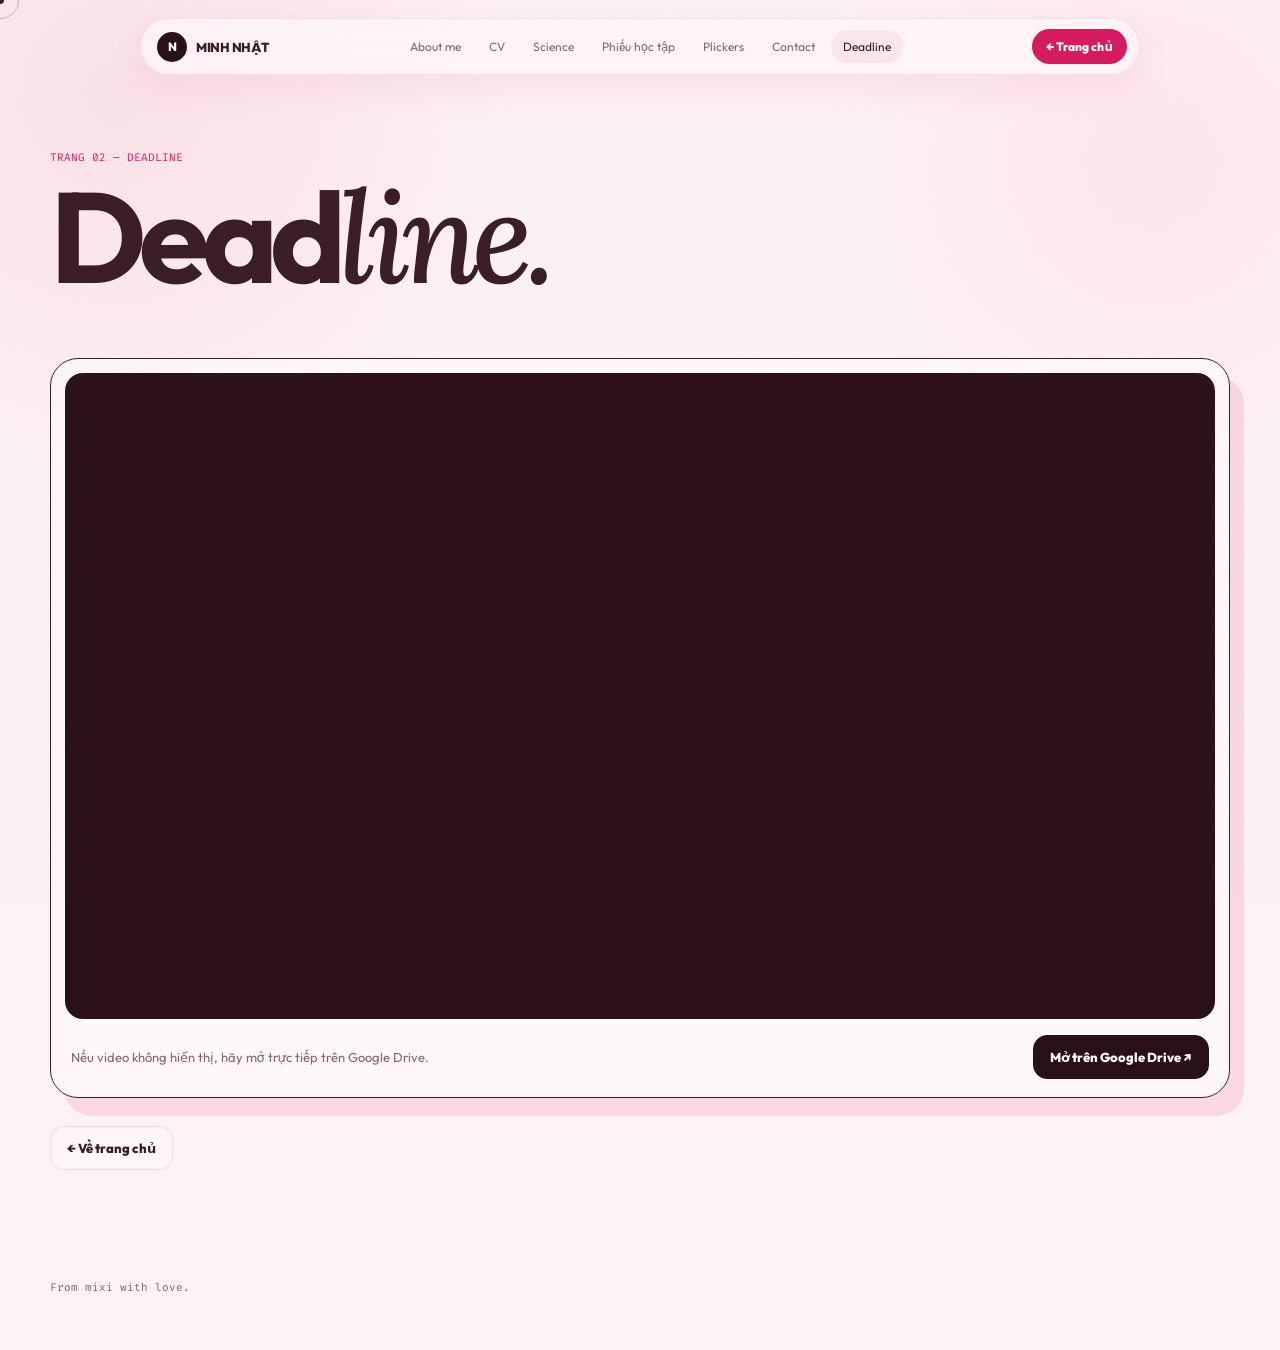
==== deadline.html @ 95a87032 "Add files via upload" ====
<!DOCTYPE html>
<html lang="vi">
<head>
<meta charset="UTF-8">
<meta name="viewport" content="width=device-width, initial-scale=1.0">
<meta name="theme-color" content="#fdf2f4">
<meta name="description" content="Deadline — video của MINH NHẬT">
<title>Deadline — Lê Minh Nhật</title>
<link rel="preconnect" href="https://fonts.googleapis.com">
<link rel="preconnect" href="https://fonts.gstatic.com" crossorigin>
<link href="https://fonts.googleapis.com/css2?family=Be+Vietnam+Pro:wght@400;500;600;700;800&family=Fira+Code:wght@400;500&family=Outfit:wght@400;500;600;700;800&family=Lora:ital,wght@0,500;0,600;1,500;1,600&display=swap" rel="stylesheet">
<link rel="stylesheet" href="style.css">
<noscript><style>.reveal{opacity:1;transform:none}</style></noscript>
</head>
<body>
<div class="progress" id="progress"></div>
<div class="cursor-dot" id="cursorDot"></div><div class="cursor-ring" id="cursorRing"></div>

<nav class="nav">
  <a class="brand" href="index.html#home"><span class="brand-mark">N</span>MINH NHẬT</a>
  <div class="nav-links"><a href="index.html#about">About me</a><a href="index.html#cv">CV</a><a href="index.html#science">Science</a><a href="index.html#worksheet">Phiếu học tập</a><a href="index.html#plickers">Plickers</a><a href="index.html#contact">Contact</a><a class="active" href="deadline.html" aria-current="page">Deadline</a></div>
  <a class="nav-cta" href="index.html">← Trang chủ</a>
</nav>

<main>
<section class="page-hero"><div class="wrap">
  <div class="section-head reveal" style="margin-bottom:0">
    <div><div class="section-label">Trang 02 — Deadline</div><h1 class="section-title">Dead<em>line.</em></h1></div>
    <p class="section-note"></p>
  </div>
</div></section>

<section class="page-section"><div class="wrap">
  <div class="video-card reveal">
    <div class="video-frame">
      <iframe src="https://drive.google.com/file/d/1sNLyOvnk9PxI-AqB6UGja6FfQ3zwo0q2/preview" title="Video Deadline" loading="lazy" allow="autoplay; fullscreen" allowfullscreen referrerpolicy="no-referrer"></iframe>
    </div>
    <div class="video-bar">
      <p>Nếu video không hiển thị, hãy mở trực tiếp trên Google Drive.</p>
      <a class="btn btn-dark" href="https://drive.google.com/file/d/1sNLyOvnk9PxI-AqB6UGja6FfQ3zwo0q2/view?usp=sharing" target="_blank" rel="noopener">Mở trên Google Drive ↗</a>
    </div>
  </div>
  <div class="hero-actions" style="margin-top:28px"><a class="btn btn-light" href="index.html">← Về trang chủ</a></div>
</div></section>
</main>

<div class="wrap"><footer><div>From mixi with love.</div></footer></div>
<script src="script.js" defer></script>
</body>
</html>
---- style.css ----
:root {
  --bg: #fdf2f4;
  --paper: #fff6f8;
  --ink: #3a1c24;
  --muted: #87626b;
  --line: rgba(216, 27, 96, 0.15);
  --accent: #d81b60;
  --accent2: #ff8aae;
  --dark: #2a1118;
  --white: #ffffff;
  --radius: 28px;
  --max: 1180px;
}
* {box-sizing:border-box;margin:0;padding:0}
html {scroll-behavior:smooth}
/* GIỮ NGUYÊN FONT OUTFIT CHO BODY */
body {background:radial-gradient(circle at 9% 7%,rgba(216,27,96,.08),transparent 24%),radial-gradient(circle at 90% 12%,rgba(255,138,174,.11),transparent 20%),var(--bg);color:var(--ink);font-family:'Outfit',system-ui,sans-serif;overflow-x:hidden}
body::before {content:"";position:fixed;inset:0;pointer-events:none;z-index:90;opacity:.035;background-image:url("data:image/svg+xml,%3Csvg xmlns='http://www.w3.org/2000/svg' width='180' height='180'%3E%3Cfilter id='n'%3E%3CfeTurbulence type='fractalNoise' baseFrequency='.85' numOctaves='2' stitchTiles='stitch'/%3E%3C/filter%3E%3Crect width='100%25' height='100%25' filter='url(%23n)' opacity='.8'/%3E%3C/svg%3E")}
a {color:inherit;text-decoration:none}
img {max-width:100%;display:block}
.wrap {width:min(var(--max),calc(100% - 40px));margin:auto}
.mono {font-family:"Fira Code",monospace}
.serif {font-family:"Lora",serif}

.cursor-dot,.cursor-ring {position:fixed;top:0;left:0;pointer-events:none;z-index:120;border-radius:50%;transform:translate(-50%,-50%)}
.cursor-dot {width:8px;height:8px;background:var(--ink)}
.cursor-ring {width:38px;height:38px;border:1px solid rgba(216,27,96,.35);transition:width .18s ease,height .18s ease,border-color .18s ease}
.cursor-ring.active {width:62px;height:62px;border-color:var(--accent)}
@media(max-width:800px) {.cursor-dot,.cursor-ring{display:none}}

.progress {position:fixed;top:0;left:0;height:3px;width:0;z-index:130;background:var(--accent)}
.nav {position:fixed;top:18px;left:50%;transform:translateX(-50%);z-index:100;width:min(1000px,calc(100% - 28px));display:flex;align-items:center;justify-content:space-between;gap:20px;background:rgba(255,246,248,.78);backdrop-filter:blur(16px);border:1px solid rgba(216,27,96,.10);box-shadow:0 12px 35px rgba(216,27,96,.08);border-radius:999px;padding:10px 12px 10px 16px}
.brand {display:flex;align-items:center;gap:9px;font-weight:800;font-size:13px;letter-spacing:-.02em;white-space:nowrap}
.brand-mark {width:30px;height:30px;border-radius:50%;display:grid;place-items:center;background:var(--dark);color:var(--white);font-size:12px}
.nav-links {display:flex;gap:4px}
.nav-links a {padding:9px 12px;border-radius:999px;color:var(--muted);font-size:12px;transition:.25s}
.nav-links a:hover {background:rgba(216,27,96,.06);color:var(--ink)}
.nav-cta {padding:10px 14px;border-radius:999px;background:var(--accent);color:white;font-size:12px;font-weight:800;transition:.25s}
.nav-cta:hover {transform:translateY(-2px);box-shadow:0 10px 25px rgba(216,27,96,.23)}
@media(max-width:700px) {.nav-links{display:none}.nav-cta{padding:9px 12px}}

.hero {min-height:100svh;display:flex;align-items:center;padding:150px 0 90px}
.hero-grid {display:grid;grid-template-columns:1fr .82fr;gap:64px;align-items:end}
.kicker {display:inline-flex;gap:8px;align-items:center;padding:8px 11px;border:1px solid var(--line);border-radius:999px;font-size:11px;font-weight:700;text-transform:uppercase;letter-spacing:.1em;background:rgba(255,255,255,.4)}
.kicker i {width:7px;height:7px;border-radius:50%;background:var(--accent)}

.hero h1 {margin-top:22px;font-size:clamp(72px,10vw,145px);line-height:0.95;letter-spacing:-.05em;font-weight:800;max-width:900px}
.hero h1 .stroke {font-family:"Lora",serif;font-style:italic;font-weight:600;letter-spacing:-.02em;color:transparent;-webkit-text-stroke:3px var(--ink)}

.hero-desc {margin-top:30px;max-width:650px;font-size:16px;line-height:1.9;color:var(--muted)}
.hero-desc strong {color:var(--ink)}
.hero-actions {display:flex;gap:10px;flex-wrap:wrap;margin-top:28px}
.btn {display:inline-flex;align-items:center;gap:8px;border:1px solid var(--line);border-radius:14px;padding:13px 16px;font-size:13px;font-weight:800;transition:.25s}
.btn-dark {background:var(--dark);color:var(--white);border-color:var(--dark)}
.btn-light {background:rgba(255,255,255,.4)}
.btn:hover {transform:translateY(-3px)}
.hero-meta {display:flex;gap:26px;margin-top:45px;flex-wrap:wrap}
.meta-item strong {display:block;font-size:22px;letter-spacing:-.04em}
.meta-item span {display:block;margin-top:4px;font:11px "Fira Code",monospace;color:var(--muted);text-transform:uppercase}

.hero-art {position:relative;min-height:620px}
.photo-frame {position:absolute;right:0;bottom:20px;width:min(100%,410px);aspect-ratio:4/5;border:1px solid var(--ink);background:var(--dark);overflow:hidden;box-shadow:18px 22px 0 rgba(216,27,96,.15);transform:rotate(3deg);transition:transform .5s cubic-bezier(.2,.8,.2,1)}
.photo-frame:hover {transform:rotate(0) translateY(-6px)}
.photo-frame img {width:100%;height:100%;object-fit:cover;opacity:.92}
.photo-placeholder {width:100%;height:100%;display:grid;place-items:center;color:rgba(255,255,255,.14);font-size:130px;font-weight:800;letter-spacing:-.1em;background:radial-gradient(circle at 55% 23%,rgba(216,27,96,.65),transparent 24%),linear-gradient(135deg,#5e1c30,#2a1118)}
.photo-caption {position:absolute;left:0;right:0;bottom:0;padding:18px;color:white;background:linear-gradient(transparent,rgba(0,0,0,.78))}
.photo-caption .mono {font-size:10px;opacity:.72}
.photo-caption h3 {margin-top:5px;font-size:23px;letter-spacing:-.04em}
.sticker {position:absolute;display:grid;place-items:center;text-align:center;z-index:3;width:105px;height:105px;border-radius:50%;background:var(--accent2);color:var(--ink);border:1px solid var(--ink);font-size:11px;font-weight:800;line-height:1.25;transform:rotate(-12deg);animation:spin 14s linear infinite}
.sticker.one {left:12px;top:80px}
.sticker.two {right:20px;bottom:5px;background:var(--white);transform:rotate(9deg);animation:none}
@keyframes spin {to{transform:rotate(348deg)}}
.scribble {position:absolute;left:22%;top:12%;font-family:"Lora",serif;font-size:45px;color:var(--accent);transform:rotate(-8deg);opacity:.9}
@media(max-width:950px) {.hero-grid{grid-template-columns:1fr}.hero-art{min-height:520px}.photo-frame{left:50%;right:auto;transform:translateX(-50%) rotate(3deg);width:min(82vw,390px)}.photo-frame:hover{transform:translateX(-50%) rotate(0) translateY(-6px)}.sticker.one{left:5%}.sticker.two{right:6%}}
@media(max-width:620px) {.wrap{width:calc(100% - 28px)}.hero{padding-top:120px}.hero h1{font-size:clamp(66px,21vw,100px)}.hero-art{min-height:450px}.photo-frame{width:min(78vw,340px)}.sticker{width:82px;height:82px;font-size:9px}.scribble{font-size:32px}}

.marquee {border-top:1px solid var(--ink);border-bottom:1px solid var(--ink);overflow:hidden;white-space:nowrap;padding:14px 0;background:var(--accent);color:white}
.marquee-track {display:inline-flex;gap:36px;animation:marquee 18s linear infinite;font:12px "Fira Code",monospace;text-transform:uppercase}
.marquee-track span::after {content:"✦";margin-left:36px}
@keyframes marquee {to{transform:translateX(-50%)}}

section {padding:110px 0}
.section-head {display:flex;justify-content:space-between;gap:30px;align-items:end;margin-bottom:46px}
.section-label {font:11px "Fira Code",monospace;text-transform:uppercase;color:var(--accent)}
.section-title {margin-top:10px;font-size:clamp(42px,6vw,76px);line-height:.95;letter-spacing:-.06em;max-width:800px}
.section-title em {font-family:"Lora",serif;font-weight:500}
.section-note {max-width:320px;color:var(--muted);font-size:13px;line-height:1.75}

.about-grid {display:grid;grid-template-columns:1.15fr .85fr;gap:18px}
.paper-card {border:1px solid var(--line);border-radius:var(--radius);background:rgba(255,255,255,.5);padding:30px}
.about-big {min-height:340px;display:flex;flex-direction:column;justify-content:space-between}
.about-big p {font-size:19px;line-height:1.75;max-width:700px}
.quote {font-family:"Lora",serif;font-style:italic;font-size:28px;line-height:1.25;max-width:650px}
.fact-list {display:grid;gap:10px}
.fact {display:flex;justify-content:space-between;gap:15px;padding:14px 0;border-bottom:1px solid var(--line);font-size:13px}
.fact:last-child {border-bottom:0}
.fact span:first-child {color:var(--muted)}
.fact span:last-child {font-weight:700;text-align:right}
@media(max-width:850px) {.about-grid{grid-template-columns:1fr}}

.skills-wrap {display:grid;grid-template-columns:1fr 1fr;gap:60px;align-items:start}
.skills-intro {font-size:17px;line-height:1.8;color:var(--muted);max-width:520px}
.skill-grid {display:grid;gap:14px}
.skill-row {display:grid;grid-template-columns:130px 1fr 42px;gap:15px;align-items:center;font-size:13px}
.skill-row .name {font-weight:700}
.bar {height:7px;background:rgba(216,27,96,.09);overflow:hidden;border-radius:999px}
.bar span {display:block;height:100%;background:var(--ink);border-radius:inherit;width:var(--w)}
.skill-row .num {font:11px "Fira Code",monospace;color:var(--muted);text-align:right}
@media(max-width:760px) {.skills-wrap{grid-template-columns:1fr}.skill-row{grid-template-columns:110px 1fr 38px}}

.projects {display:grid;grid-template-columns:repeat(2,1fr);gap:18px}
.project {border:1px solid var(--line);border-radius:var(--radius);overflow:hidden;background:var(--paper);transition:transform .35s ease,box-shadow .35s ease}
.project:hover {transform:translateY(-6px);box-shadow:12px 18px 0 rgba(216,27,96,.1)}
.project-image {height:310px;position:relative;overflow:hidden;background:var(--dark);display:flex;align-items:end;padding:26px}
.project-image.one {background:linear-gradient(135deg,#4a1128,#d81b60)}
.project-image.two {background:linear-gradient(135deg,#2a1118,#ff8aae)}
.project-image.three {background:linear-gradient(135deg,#3b1b24,#a34b6b)}
.project-image.four {background:linear-gradient(135deg,#f2c9d6,#87626b)}
.project-image::before {content:"";position:absolute;width:260px;height:260px;border-radius:50%;border:1px solid rgba(255,255,255,.27);right:-55px;top:-70px}
.project-image::after {content:"";position:absolute;width:150px;height:150px;border-radius:50%;border:1px solid rgba(255,255,255,.24);left:22px;top:28px}
.project-no {position:absolute;top:20px;left:22px;color:rgba(255,255,255,.68);font:10px "Fira Code",monospace}
.project-visual-title {position:relative;z-index:1;color:white;font-size:clamp(45px,6vw,88px);font-weight:800;line-height:.82;letter-spacing:-.075em}
.project-body {padding:24px}
.project-top {display:flex;justify-content:space-between;gap:15px;align-items:start}
.project-body h3 {font-size:22px;letter-spacing:-.04em}
.arrow {width:34px;height:34px;border:1px solid var(--line);display:grid;place-items:center;border-radius:50%}
.tags {display:flex;flex-wrap:wrap;gap:6px;margin-top:13px}
.tag {padding:7px 9px;border:1px solid var(--line);border-radius:999px;font:10px "Fira Code",monospace}
.project-body p {color:var(--muted);font-size:13px;line-height:1.7;margin-top:15px}
@media(max-width:720px) {.projects{grid-template-columns:1fr}.project-image{height:270px}}

.timeline {border-top:1px solid var(--ink)}
.timeline-item {display:grid;grid-template-columns:170px 1fr;gap:30px;padding:28px 0;border-bottom:1px solid var(--line)}
.time {font:11px "Fira Code",monospace;color:var(--accent)}
.timeline-item h3 {font-size:22px;letter-spacing:-.04em}
.timeline-item p {max-width:700px;margin-top:9px;color:var(--muted);font-size:14px;line-height:1.75}
@media(max-width:650px) {.timeline-item{grid-template-columns:1fr;gap:9px}}

.contact {background:var(--dark);color:var(--white);border-radius:34px;padding:54px;position:relative;overflow:hidden}
.contact::before,.contact::after {content:"";position:absolute;border:1px solid rgba(255,255,255,.12);border-radius:50%}
.contact::before {width:480px;height:480px;right:-180px;top:-270px}
.contact::after {width:240px;height:240px;right:60px;bottom:-155px}
.contact .section-label {color:#ffb3c6}
.contact h2 {margin-top:13px;font-size:clamp(45px,7vw,92px);line-height:.9;letter-spacing:-.07em;max-width:820px;position:relative;z-index:1}
.contact h2 em {font-family:"Lora",serif;font-weight:500;color:#ffb3c6}
.contact p {margin-top:20px;max-width:560px;color:rgba(255,255,255,.62);line-height:1.8;font-size:14px;position:relative;z-index:1}
.contact-actions {display:flex;flex-wrap:wrap;gap:9px;margin-top:28px;position:relative;z-index:1}
.contact .btn-dark {background:var(--white);color:var(--dark);border-color:var(--white)}
.contact .btn-light {border-color:rgba(255,255,255,.23);color:white;background:transparent}
footer {padding:30px 0 55px;display:flex;justify-content:space-between;gap:20px;align-items:center;color:var(--muted);font:11px "Fira Code",monospace}
.socials {display:flex;gap:7px}
.social {width:34px;height:34px;border:1px solid var(--line);border-radius:50%;display:grid;place-items:center;font-size:11px;transition:.2s}
.social:hover {background:var(--ink);color:var(--white)}
@media(max-width:620px) {.contact{padding:34px 24px}footer{flex-direction:column;align-items:flex-start}}
.reveal {opacity:0;transform:translateY(24px);transition:opacity .8s ease,transform .8s ease}
.reveal.show {opacity:1;transform:translateY(0)}

/* ===== CV & INTERACTIVE LAB ===== */
.cv-section {padding-top:90px}
.cv-grid {display:grid;grid-template-columns:.38fr .62fr;gap:18px;align-items:stretch}
.cv-profile {position:relative;min-height:560px;border:1px solid var(--line);border-radius:var(--radius);background:var(--dark);color:white;overflow:hidden;padding:24px;display:flex;flex-direction:column;justify-content:space-between}
.cv-profile::before {content:"";position:absolute;width:360px;height:360px;border-radius:50%;border:1px solid rgba(255,255,255,.12);right:-180px;top:-150px}
.cv-profile::after {content:"";position:absolute;width:190px;height:190px;border-radius:50%;border:1px solid rgba(255,255,255,.08);left:-90px;bottom:-70px}
.cv-logo {position:relative; z-index:1; width:150px; height:150px; background:transparent; display:grid; place-items:center; margin-left:-10px;}
.cv-logo img {width:100%; height:100%; object-fit:contain; padding:0;}
.cv-logo-placeholder {font:10px "Fira Code",monospace;text-align:center;color:var(--muted);padding:10px;line-height:1.4}
.cv-photo {position:relative;z-index:1;margin:22px auto 16px;width:220px;aspect-ratio:1/1;border-radius:50%;overflow:hidden;border:5px solid rgba(255,255,255,.18);background:linear-gradient(135deg,#6f2036,#2a1118);box-shadow:0 18px 55px rgba(0,0,0,.25)}
.cv-photo img {width:100%;height:100%;object-fit:cover}
.cv-photo-placeholder {height:100%;display:grid;place-items:center;color:rgba(255,255,255,.4);font-size:64px;font-weight:800}
.cv-name {position:relative;z-index:1;text-align:center;font-size:34px;letter-spacing:-.05em}
.cv-role {position:relative;z-index:1;text-align:center;color:#ffb3c6;font:11px "Fira Code",monospace;text-transform:uppercase;letter-spacing:.08em;margin-top:7px}
.cv-profile-foot {position:relative;z-index:1;display:flex;justify-content:space-between;gap:12px;color:rgba(255,255,255,.55);font:10px "Fira Code",monospace}
.cv-content {border:1px solid var(--line);border-radius:var(--radius);background:rgba(255,255,255,.5);padding:30px}
.cv-topline {display:flex;align-items:flex-start;justify-content:space-between;gap:20px}
.cv-topline h3 {font-size:28px;letter-spacing:-.04em}
.cv-download {white-space:nowrap}
.cv-block {padding:22px 0;border-bottom:1px solid var(--line)}
.cv-block:last-child {border-bottom:0;padding-bottom:0}
.cv-block-title {font:10px "Fira Code",monospace;color:var(--accent);text-transform:uppercase;letter-spacing:.08em}
.cv-block h4 {margin-top:8px;font-size:17px}
.cv-block p {margin-top:7px;color:var(--muted);font-size:13px;line-height:1.7}
.cv-info-grid {display:grid;grid-template-columns:1fr 1fr;gap:10px;margin-top:12px}
.cv-info {padding:13px 14px;border:1px solid var(--line);border-radius:14px;background:rgba(255,255,255,.45)}
.cv-info span {display:block;color:var(--muted);font:10px "Fira Code",monospace;text-transform:uppercase}
.cv-info strong {display:block;margin-top:5px;font-size:13px}

/* CHỈ ÁP DỤNG FONT BE VIETNAM PRO CHO RIÊNG KHU VỰC LAB TƯƠNG TÁC */
.lab-container { 
  font-family: 'Be Vietnam Pro', system-ui, sans-serif;
  margin-top: 18px; 
  border: 1px solid var(--line); 
  border-radius: var(--radius); 
  background: var(--paper); 
  padding: 40px 20px; 
  text-align: center; 
  overflow: hidden; 
  box-shadow: 0 8px 30px rgba(216,27,96,0.06);
}
.lab-container h3 { font-size: 24px; color: var(--dark); margin-bottom: 5px; font-weight: 700; }
.lab-desc { font-size: 14px; color: var(--muted); margin-bottom: 25px; line-height: 1.75;}
.lab-tabs { display: flex; justify-content: center; gap: 10px; margin-bottom: 30px; flex-wrap: wrap; }
.lab-tab-btn { padding: 10px 20px; border: 1px solid var(--line); background: rgba(255,255,255,0.65); border-radius: 999px; cursor: pointer; font-weight: 700; color: var(--ink); font-size: 13px; transition: 0.25s; font-family: inherit;}
.lab-tab-btn.active, .lab-tab-btn:hover { background: var(--dark); color: white; border-color: var(--dark); transform: translateY(-2px); }
.lab-tab-content { display: none; animation: fadeIn 0.4s ease-in-out; background: rgba(255,255,255,0.45); border: 1px solid var(--line); border-radius: 22px; padding: 30px; max-width: 600px; margin: 0 auto; }
.lab-tab-content.active { display: block; }

/* CSS Lab Vật lý */
.optics-sim { width: 100%; height: 200px; position: relative; border: 1px solid var(--line); border-radius: 14px; overflow: hidden; margin: 0 auto 15px; }
.air { height: 50%; background: #fdf2f4; color: var(--muted); font-size: 12px; display: flex; align-items: flex-start; padding: 5px;}
.water { height: 50%; background: #f0cdda; color: var(--muted); font-size: 12px; display: flex; align-items: flex-end; padding: 5px;}
.normal-line { position: absolute; left: 50%; top: 0; bottom: 0; width: 2px; border-left: 2px dashed var(--muted); }
.incident-ray { position: absolute; left: 50%; top: 50%; width: 200px; height: 3px; background: var(--accent); transform-origin: 0 50%; transform: rotate(-135deg); }
.refracted-ray { position: absolute; left: 50%; top: 50%; width: 200px; height: 3px; background: var(--accent); transform-origin: 0 50%; transform: rotate(45deg); opacity: 0.7; }
.controls { margin-top: 15px; font-weight: 600; color: var(--ink); font-size: 14px;}
input[type=range] { width: 80%; max-width: 300px; cursor: pointer; margin-top: 10px; accent-color: var(--accent); }

/* CSS Lab Hóa học */
.ingredients { display: flex; gap: 10px; justify-content: center; margin-bottom: 20px; flex-wrap: wrap;}
.chem-btn { padding: 10px 16px; border: 1px solid var(--line); border-radius: 12px; background: white; cursor: pointer; font-weight: 700; color: var(--ink); transition: 0.2s; font-family: inherit;}
.chem-btn:hover { border-color: var(--accent); background: rgba(216,27,96,0.05); }
.beaker { width: 120px; height: 160px; border: 4px solid var(--dark); border-top: none; border-radius: 0 0 20px 20px; margin: 0 auto 20px; position: relative; background: #fff; display: flex; align-items: flex-end; justify-content: center; overflow: hidden; }
.liquid { width: 100%; height: 0%; background-color: transparent; transition: all 0.5s ease; }
#chem-status { position: absolute; top: 30%; width: 100%; font-size: 12px; font-weight: 700; color: var(--dark); z-index: 2;}
#reset-chem { background: var(--dark); color: white; border: none; padding: 8px 16px; border-radius: 8px; cursor: pointer; font-weight: 600; font-family: inherit;}

/* CSS Lab Sinh học */
.microscope-view { width: 220px; height: 220px; border: 12px solid var(--dark); border-radius: 50%; margin: 0 auto 20px; overflow: hidden; background: #e8f3d6; position: relative; box-shadow: inset 0 0 25px rgba(0,0,0,0.3); }
.cell-image { width: 100%; height: 100%; position: relative; filter: blur(10px); transition: filter 0.1s; display: flex; align-items: center; justify-content: center; }
.cell-image::before { content: ""; width: 65%; height: 75%; border: 4px solid #6b8e23; border-radius: 12px; position: absolute; background: rgba(107, 142, 35, 0.2); }
.nucleus { width: 35px; height: 35px; background: var(--accent); border-radius: 50%; position: absolute; top: 30%; left: 25%; }
.vacuole { width: 65px; height: 85px; background: rgba(255,255,255,0.6); border-radius: 25px; position: absolute; right: 20%; top: 20%; border: 1px solid #a2c4c9; }
.chloroplast { width: 22px; height: 14px; background: #3e8e41; border-radius: 10px; position: absolute; }
.c1 { top: 65%; left: 30%; transform: rotate(15deg); }
.c2 { top: 25%; right: 15%; transform: rotate(-30deg); }

@media(max-width:880px){.cv-grid{grid-template-columns:1fr}}
@media(max-width:560px){.cv-content,.cv-profile{padding:22px}.cv-info-grid{grid-template-columns:1fr}.cv-topline{flex-direction:column}.cv-photo{width:180px}.lab-container{padding: 24px 15px;}}



/* ===== PLICKERS APPLICATION SECTION — COLLAPSIBLE + VIETNAMESE FONT SAFE ===== */
.plickers-section { padding-top: 82px; }
.plickers-section,
.plickers-section button,
.plickers-section input,
.plickers-section textarea {
  font-family: "Be Vietnam Pro", "Segoe UI", Arial, sans-serif;
}

.plickers-toggle {
  width: 100%;
  margin-top: 8px;
  border: 1px solid var(--ink);
  border-radius: 22px;
  background: rgba(255,255,255,.52);
  color: var(--ink);
  padding: 20px 24px;
  display: flex;
  align-items: center;
  justify-content: space-between;
  gap: 18px;
  text-align: left;
  cursor: pointer;
  transition: .25s ease;
  box-shadow: 0 8px 24px rgba(216,27,96,.05);
}
.plickers-toggle:hover {
  transform: translateY(-2px);
  background: rgba(255,255,255,.75);
  box-shadow: 0 12px 30px rgba(216,27,96,.09);
}
.plickers-toggle-copy { display:block; }
.plickers-toggle-kicker {
  display:block;
  font-size: 11px;
  font-weight: 700;
  text-transform: uppercase;
  letter-spacing: .08em;
  color: var(--accent);
  margin-bottom: 7px;
}
.plickers-toggle-title {
  display:block;
  font-size: 21px;
  font-weight: 800;
  letter-spacing: -.03em;
}
.plickers-toggle-sub {
  display:block;
  margin-top: 6px;
  color: var(--muted);
  font-size: 14px;
  line-height: 1.65;
}
.plickers-toggle-icon {
  flex: 0 0 auto;
  width: 44px;
  height: 44px;
  border: 1px solid var(--line);
  border-radius: 50%;
  background: var(--paper);
  display:grid;
  place-items:center;
  font-size: 24px;
  transition: transform .25s ease, background .25s ease;
}
.plickers-toggle[aria-expanded="true"] .plickers-toggle-icon {
  transform: rotate(45deg);
  background: var(--dark);
  color: white;
}

.plickers-content { margin-top: 20px; }
.plickers-feature-image {
  margin-bottom: 20px;
  border: 1px solid var(--line);
  border-radius: var(--radius);
  background: rgba(255,255,255,.55);
  padding: 14px;
  overflow: hidden;
}
.plickers-feature-image img {
  width: 100%;
  height: clamp(260px, 38vw, 460px);
  object-fit: contain;
  object-position: center;
  border-radius: 20px;
  background: #f7eef1;
}
.plickers-feature-caption {
  margin: 10px 4px 2px;
  color: var(--muted);
  font-size: 12px;
  line-height: 1.65;
  text-align: center;
}

.plickers-intro-card {
  border: 1px solid var(--line);
  border-radius: var(--radius);
  background: rgba(255,255,255,.5);
  padding: 34px;
  display: grid;
  grid-template-columns: 1.15fr .85fr;
  gap: 24px;
  align-items: stretch;
}
.plickers-intro-card h3 { font-size: 30px; line-height: 1.12; letter-spacing:-.04em; }
.plickers-intro-card p { margin-top: 14px; color:var(--muted); font-size:15px; line-height:1.9; }
.plickers-points { display:grid; grid-template-columns:repeat(3,1fr); gap:12px; margin-top:20px; }
.plickers-point { border:1px solid var(--line); border-radius:16px; padding:15px; background:rgba(255,255,255,.35); }
.plickers-point strong { display:block; font-size:14px; }
.plickers-point span { display:block; margin-top:7px; color:var(--muted); font-size:12px; line-height:1.65; }

.plickers-mark {
  min-height:100%;
  border-radius:22px;
  padding:28px;
  color:white;
  background:linear-gradient(135deg,#58152f,#d81b60);
  position:relative;
  overflow:hidden;
  display:flex;
  flex-direction:column;
  justify-content:space-between;
}
.plickers-mark::before,.plickers-mark::after{content:"";position:absolute;border:1px solid rgba(255,255,255,.18);border-radius:50%}
.plickers-mark::before{width:260px;height:260px;right:-130px;top:-130px}
.plickers-mark::after{width:160px;height:160px;left:-75px;bottom:-80px}
.plickers-logo-word { position:relative;z-index:1;font-family:'Outfit',Arial,sans-serif;font-size:clamp(46px,6vw,74px);font-weight:800;line-height:.86;letter-spacing:-.065em; }
.plickers-logo-sub { position:relative;z-index:1;font-family:"Segoe UI",Arial,sans-serif;font-size:11px;opacity:.78;text-transform:uppercase;letter-spacing:.05em; }

.plickers-process { display:grid; gap:20px; margin-top:24px; }
.plickers-step {
  display:grid;
  grid-template-columns:104px 1fr;
  gap:24px;
  border:1px solid var(--line);
  border-radius:var(--radius);
  background:rgba(255,255,255,.5);
  padding:24px;
}
.plickers-step-no {
  min-height:104px;
  border-radius:20px;
  background:var(--dark);
  color:white;
  display:flex;
  align-items:center;
  justify-content:center;
  text-align:center;
  font-family:"Segoe UI",Arial,sans-serif;
  font-size:13px;
  font-weight:800;
  text-transform:uppercase;
  line-height:1.35;
  box-shadow:8px 8px 0 rgba(216,27,96,.12);
}
.plickers-step-body h3 { font-size:25px; line-height:1.2; letter-spacing:-.035em; }
.plickers-step-body > p { margin-top:9px; color:var(--muted); font-size:15px; line-height:1.9; }
.plickers-list { margin-top:12px; padding-left:21px; color:var(--ink); font-size:15px; line-height:1.9; }
.plickers-list li { padding-left:3px; margin-bottom:4px; }
.plickers-list li::marker { color:var(--accent); font-weight:700; }

.plickers-image-grid {
  display:grid;
  grid-template-columns:repeat(2,minmax(0,1fr));
  gap:14px;
  margin-top:18px;
  align-items:start;
}
.plickers-shot { border:1px solid var(--line); border-radius:18px; overflow:hidden; background:#fff; }
.plickers-shot img {
  width:100%;
  height:330px;
  object-fit:contain;
  background:#fafafa;
}
.plickers-shot figcaption {
  padding:10px 13px;
  font-family:"Segoe UI",Arial,sans-serif;
  font-size:12px;
  line-height:1.6;
  color:var(--muted);
  border-top:1px solid var(--line);
}
.plickers-note {
  margin-top:16px;
  padding:14px 16px;
  border-left:3px solid var(--accent);
  border-radius:0 12px 12px 0;
  background:rgba(216,27,96,.05);
  color:var(--muted);
  font-size:13px;
  line-height:1.8;
}
.plickers-result-card {
  margin-top: 18px;
  padding: 22px;
  border: 1px solid var(--line);
  border-radius: 22px;
  background: rgba(255,255,255,.52);
}
.plickers-result-heading h4 {
  margin-top: 6px;
  font-size: 21px;
  line-height: 1.35;
  letter-spacing: -.025em;
}
.plickers-result-heading p {
  margin-top: 8px;
  color: var(--muted);
  font-size: 14px;
  line-height: 1.8;
}
.plickers-result-figure {
  width: min(100%, 560px);
  margin: 18px auto 0;
  border: 1px solid var(--line);
  border-radius: 18px;
  overflow: hidden;
  background: #fff;
}
.plickers-result-figure img {
  display: block;
  width: 100%;
  height: auto;
  max-height: 720px;
  object-fit: contain;
  background: #fafafa;
}
.plickers-result-figure figcaption {
  padding: 10px 13px;
  font-family: "Be Vietnam Pro", "Segoe UI", Arial, sans-serif;
  font-size: 12px;
  line-height: 1.6;
  color: var(--muted);
  border-top: 1px solid var(--line);
}
.plickers-quick { margin-top:22px; display:grid; grid-template-columns:repeat(3,1fr); gap:12px; }
.plickers-quick .paper-card { min-height:100%; padding:24px; }
.plickers-quick h4 { font-size:17px; }
.plickers-quick p { margin-top:7px; color:var(--muted); font-size:13px; line-height:1.8; }

@media(max-width:900px){
  .plickers-intro-card{grid-template-columns:1fr}
  .plickers-points{grid-template-columns:1fr}
  .plickers-quick{grid-template-columns:1fr 1fr}
  .plickers-step{grid-template-columns:86px 1fr}
  .plickers-step-no{min-height:86px}
}
@media(max-width:620px){
  .plickers-section{padding-top:68px}
  .plickers-toggle{padding:17px 18px}
  .plickers-toggle-title{font-size:17px}
  .plickers-toggle-sub{font-size:12px}
  .plickers-toggle-icon{width:38px;height:38px;font-size:20px}
  .plickers-feature-image{padding:10px}
  .plickers-feature-image img{height:260px;border-radius:16px}
  .plickers-intro-card,.plickers-step{padding:20px}
  .plickers-step{grid-template-columns:1fr}
  .plickers-step-no{min-height:54px}
  .plickers-step-body h3{font-size:22px}
  .plickers-step-body > p,.plickers-list{font-size:14px}
  .plickers-image-grid{grid-template-columns:1fr}
  .plickers-shot img{height:auto;min-height:250px;max-height:430px}
  .plickers-quick{grid-template-columns:1fr}
}

/* ===== PHIẾU HỌC TẬP NGUYÊN SINH VẬT ===== */
.worksheet-section { padding-top: 82px; }
.worksheet-section,
.worksheet-section button {
  font-family: "Be Vietnam Pro", "Segoe UI", Arial, sans-serif;
}

.worksheet-card {
  border: 1px solid var(--line);
  border-radius: var(--radius);
  background: rgba(255,255,255,.5);
  padding: 20px;
  overflow: hidden;
  box-shadow: 0 8px 30px rgba(216,27,96,.06);
}

.worksheet-image-wrap {
  border: 1px solid var(--line);
  border-radius: 22px;
  background: #eef2e8;
  padding: 12px;
  overflow: hidden;
}

.worksheet-image-wrap img {
  display: block;
  width: 100%;
  max-height: 980px;
  height: auto;
  object-fit: contain;
  object-position: center;
  border-radius: 16px;
  background: #eef2e8;
}

.worksheet-caption {
  margin: 12px 4px 0;
  color: var(--muted);
  font-size: 12px;
  line-height: 1.65;
  text-align: center;
}

.worksheet-ycc {
  margin-top: 18px;
  border: 1px solid var(--line);
  border-radius: 20px;
  padding: 24px;
  background: rgba(255,255,255,.62);
}

.worksheet-ycc .section-label {
  margin-bottom: 8px;
}

.worksheet-ycc h3 {
  font-size: 24px;
  line-height: 1.25;
  letter-spacing: -.03em;
}

.worksheet-ycc p {
  margin-top: 10px;
  color: var(--muted);
  font-size: 15px;
  line-height: 1.85;
}

@media(max-width:620px){
  .worksheet-section { padding-top: 68px; }
  .worksheet-card { padding: 10px; }
  .worksheet-image-wrap { padding: 8px; border-radius: 17px; }
  .worksheet-image-wrap img { max-height: 760px; border-radius: 12px; }
  .worksheet-ycc { padding: 18px; }
  .worksheet-ycc h3 { font-size: 21px; }
}


@media (prefers-reduced-motion:reduce){*,*::before,*::after{animation:none!important;transition:none!important;scroll-behavior:auto!important}.reveal{opacity:1;transform:none}}
.nav-links a.active{background:rgba(216,27,96,.08);color:var(--ink)}
/* ===== TRANG DEADLINE ===== */
.page-hero{padding:150px 0 40px}
.page-hero .section-title{font-size:clamp(56px,10vw,130px)}
.video-card{border:1px solid var(--ink);border-radius:var(--radius);background:rgba(255,255,255,.5);padding:14px;box-shadow:14px 18px 0 rgba(216,27,96,.12)}
.video-frame{position:relative;width:100%;aspect-ratio:16/9;border-radius:18px;overflow:hidden;background:var(--dark)}
.video-frame iframe{position:absolute;inset:0;width:100%;height:100%;border:0}
.video-bar{display:flex;justify-content:space-between;align-items:center;gap:14px;flex-wrap:wrap;padding:16px 6px 4px}
.video-bar p{color:var(--muted);font-size:13px;line-height:1.7;max-width:520px}
.page-section{padding:20px 0 80px}
@media(max-width:620px){.page-hero{padding-top:120px}.video-card{padding:8px;box-shadow:8px 10px 0 rgba(216,27,96,.12)}.video-frame{border-radius:12px}}
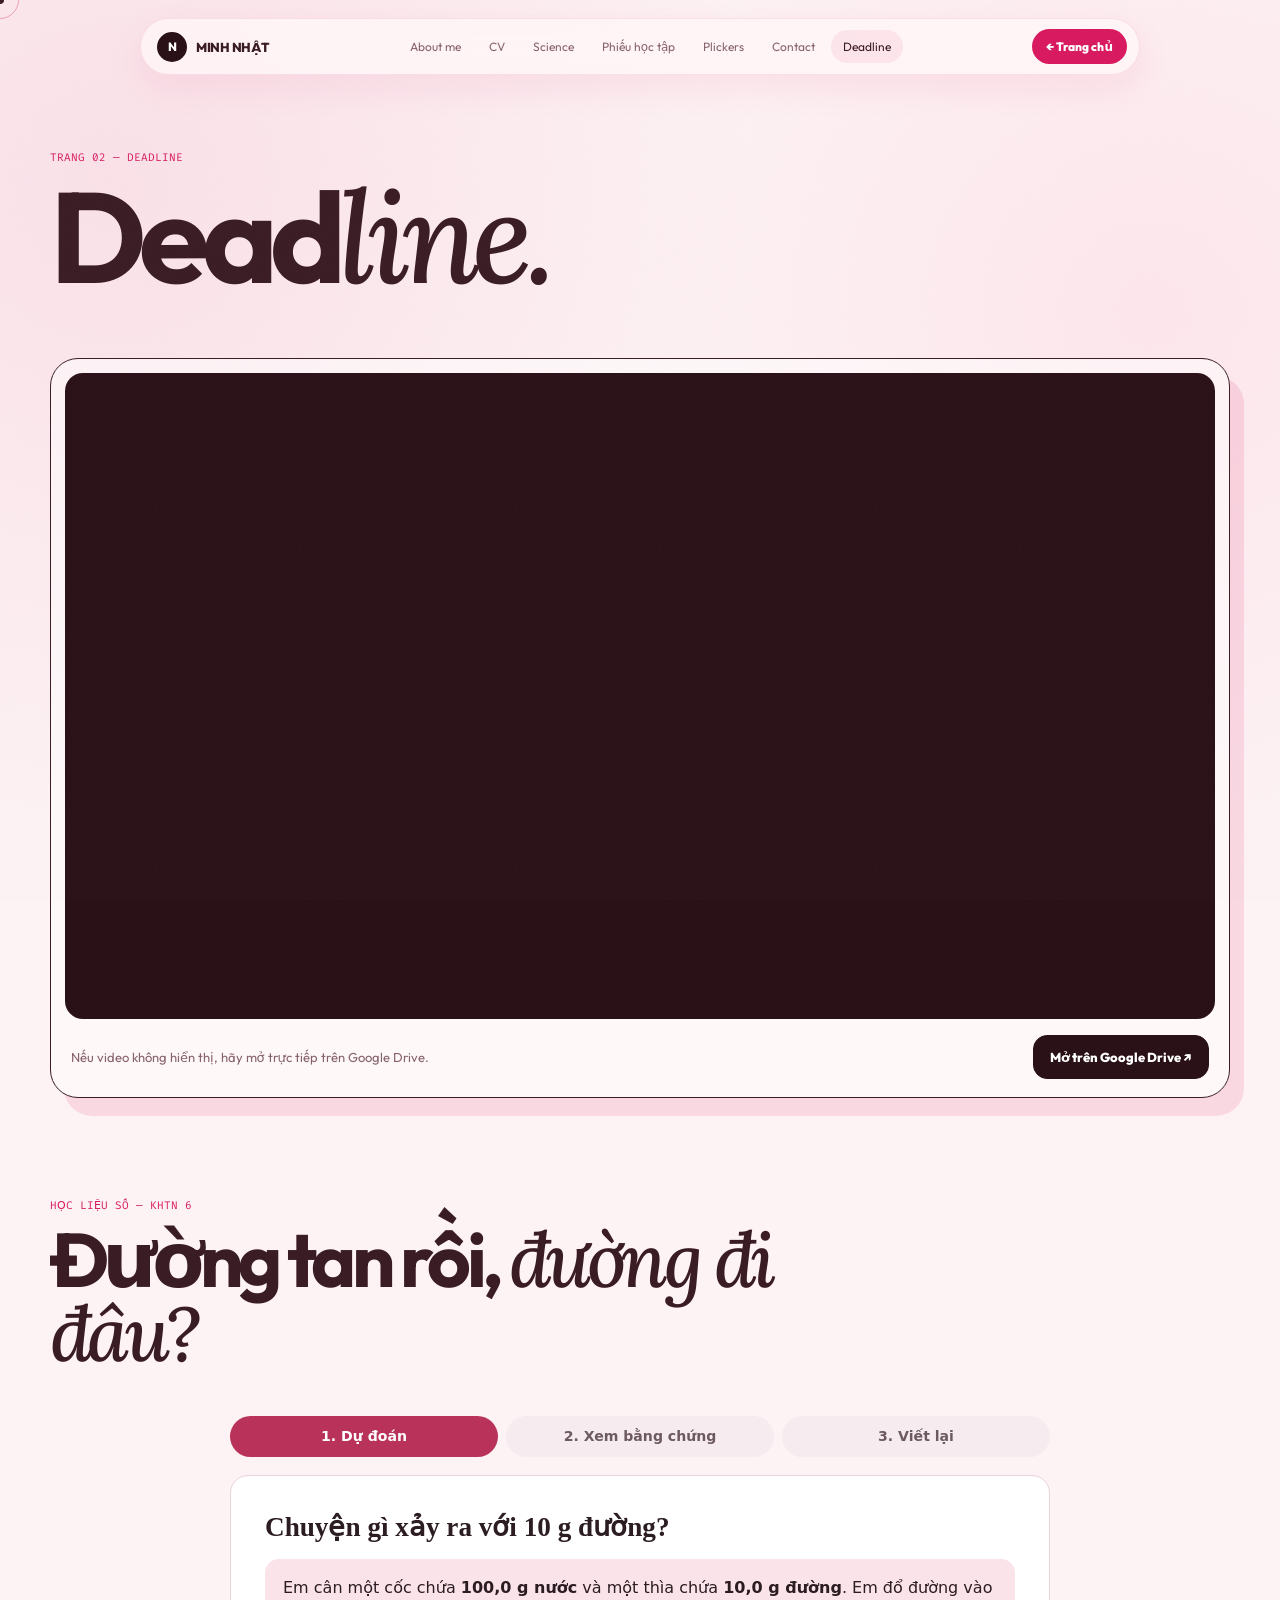
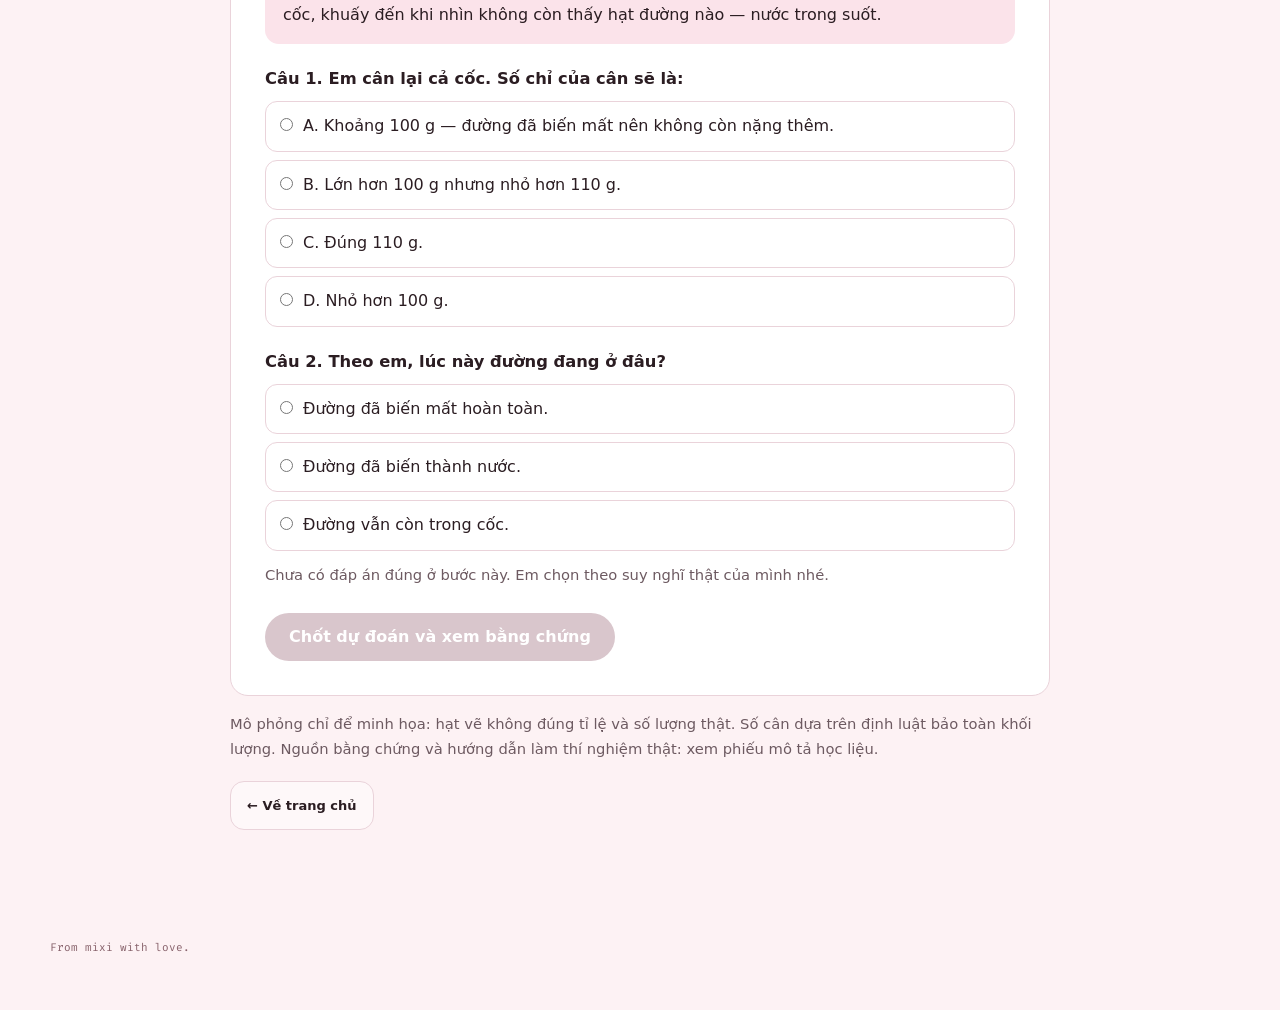
==== commit e2b91de8: "Update deadline.html" ====
--- a/deadline.html
+++ b/deadline.html
@@ -4,12 +4,50 @@
 <meta charset="UTF-8">
 <meta name="viewport" content="width=device-width, initial-scale=1.0">
 <meta name="theme-color" content="#fdf2f4">
-<meta name="description" content="Deadline — video của MINH NHẬT">
+<meta name="description" content="Deadline — video và học liệu số KHTN của MINH NHẬT">
 <title>Deadline — Lê Minh Nhật</title>
 <link rel="preconnect" href="https://fonts.googleapis.com">
 <link rel="preconnect" href="https://fonts.gstatic.com" crossorigin>
 <link href="https://fonts.googleapis.com/css2?family=Be+Vietnam+Pro:wght@400;500;600;700;800&family=Fira+Code:wght@400;500&family=Outfit:wght@400;500;600;700;800&family=Lora:ital,wght@0,500;0,600;1,500;1,600&display=swap" rel="stylesheet">
 <link rel="stylesheet" href="style.css">
+<style>
+.hl{--a:#b8325a;--a2:#fbe3ea;--ink:#2b1d22;--mut:#6d5a61;--ok:#1f7a55;--okbg:#e3f4ec;--line:#ead3da;max-width:820px;margin:0 auto;color:var(--ink);font-family:'Be Vietnam Pro',system-ui,sans-serif;line-height:1.65}
+.hl-card{background:#fff;border:1px solid var(--line);border-radius:18px;padding:clamp(18px,4vw,34px)}
+.hl-steps{display:flex;gap:8px;margin-bottom:18px;flex-wrap:wrap}
+.hl-steps span{flex:1 1 150px;padding:9px 14px;border-radius:999px;background:#f6ecef;color:var(--mut);font-size:.88rem;font-weight:600;text-align:center}
+.hl-steps span.on{background:var(--a);color:#fff}.hl-steps span.done{background:var(--a2);color:var(--a)}
+.hl h2{font-family:'Lora',serif;font-size:clamp(1.3rem,3.2vw,1.7rem);margin:0 0 6px;line-height:1.3}
+.hl h3{font-size:1.02rem;margin:22px 0 8px}
+.hl p{margin:0 0 12px}.hl .mut{color:var(--mut);font-size:.92rem}
+.hl-scene{background:var(--a2);border-radius:14px;padding:16px 18px;margin:14px 0 4px}
+.hl-opt{display:flex;gap:10px;align-items:flex-start;padding:11px 14px;border:1.5px solid var(--line);border-radius:12px;margin:8px 0;cursor:pointer}
+.hl-opt:hover{border-color:var(--a)}.hl-opt:has(input:checked){border-color:var(--a);background:var(--a2)}
+.hl-opt input{margin-top:5px;accent-color:var(--a)}
+.hl-btn{font:inherit;font-weight:700;border:0;border-radius:999px;padding:11px 24px;background:var(--a);color:#fff;cursor:pointer;margin-top:14px}
+.hl-btn:disabled{background:#d9c6cc;cursor:not-allowed}.hl-btn.alt{background:#fff;color:var(--a);border:1.5px solid var(--a)}
+.hl-btn:focus-visible,.hl-opt:focus-within{outline:3px solid #f08aa8;outline-offset:2px}
+.hl-ev{border:1px solid var(--line);border-radius:14px;padding:16px;margin:12px 0}
+.hl-ev.seen{border-color:var(--ok);background:#fbfefc}
+.hl-ev h3{margin:0 0 8px;display:flex;justify-content:space-between;gap:8px}
+.hl-tag{font-size:.78rem;color:var(--ok);font-weight:700;visibility:hidden}.hl-ev.seen .hl-tag{visibility:visible}
+.hl-scale{background:#1f1a1c;color:#9df0c4;font-family:'Fira Code',monospace;font-size:2rem;text-align:center;padding:14px;border-radius:12px;letter-spacing:.04em}
+.hl-row{display:flex;gap:8px;flex-wrap:wrap;margin-top:10px}
+.hl table{border-collapse:collapse;width:100%;font-size:.92rem;margin-top:10px}
+.hl td,.hl th{border:1px solid var(--line);padding:7px 10px;text-align:left}.hl th{background:#f6ecef}
+.hl-res{background:var(--okbg);border-radius:10px;padding:10px 14px;margin-top:10px;font-size:.94rem}
+.hl-cmp{background:#fff7e0;border-left:5px solid #e0a800;border-radius:10px;padding:14px 16px;margin:18px 0}
+.hl textarea{width:100%;min-height:130px;font:inherit;padding:12px 14px;border:1.5px solid var(--line);border-radius:12px;resize:vertical}
+.hl textarea:focus{outline:3px solid #f08aa8;border-color:var(--a)}
+.hl input[type=range]{width:100%;accent-color:var(--a)}
+.hl [hidden]{display:none!important}
+.hl sub{font-size:.7em}
+.hl canvas{width:100%;height:auto;background:#fff;border:1px solid var(--line);border-radius:12px;margin-top:10px;display:block}
+.hl-chk{list-style:none;padding:0;margin:12px 0 0;display:grid;gap:6px}
+.hl-chk li{padding:8px 12px;border-radius:10px;background:#f6ecef;font-size:.92rem;color:var(--mut)}
+.hl-chk li::before{content:"○ "}.hl-chk li.seen{background:var(--okbg);color:var(--ok);font-weight:600}.hl-chk li.seen::before{content:"✓ "}
+.hl-ev .hl-row label{font-size:.92rem}
+@media (prefers-reduced-motion:no-preference){.hl-panel{animation:hlin .35s ease}@keyframes hlin{from{opacity:0;transform:translateY(8px)}}}
+</style>
 <noscript><style>.reveal{opacity:1;transform:none}</style></noscript>
 </head>
 <body>
@@ -40,11 +78,196 @@
       <a class="btn btn-dark" href="https://drive.google.com/file/d/1sNLyOvnk9PxI-AqB6UGja6FfQ3zwo0q2/view?usp=sharing" target="_blank" rel="noopener">Mở trên Google Drive ↗</a>
     </div>
   </div>
-  <div class="hero-actions" style="margin-top:28px"><a class="btn btn-light" href="index.html">← Về trang chủ</a></div>
+  </div></section>
+
+<section class="page-section" id="hoc-lieu"><div class="wrap">
+  <div class="section-head reveal">
+    <div><div class="section-label">Học liệu số — KHTN 6</div><h2 class="section-title">Đường tan rồi, <em>đường đi đâu?</em></h2></div>
+    <p class="section-note"></p>
+  </div>
+<div class="hl">
+  <div class="hl-cmp" id="due" hidden>Đã hơn 2 tuần kể từ lần làm trước. <button class="hl-btn" id="dueGo" style="margin:0 0 0 8px;padding:7px 16px">Làm câu hỏi kiểm tra</button></div>
+  <div class="hl-steps" id="steps" aria-label="Tiến trình"><span class="on">1. Dự đoán</span><span>2. Xem bằng chứng</span><span>3. Viết lại</span></div>
+
+  <!-- MÀN 1: BỘC LỘ -->
+  <div class="hl-card hl-panel" data-step="1">
+    <h2>Chuyện gì xảy ra với 10 g đường?</h2>
+    <div class="hl-scene">Em cân một cốc chứa <b>100,0 g nước</b> và một thìa chứa <b>10,0 g đường</b>. Em đổ đường vào cốc, khuấy đến khi nhìn không còn thấy hạt đường nào — nước trong suốt.</div>
+    <h3>Câu 1. Em cân lại cả cốc. Số chỉ của cân sẽ là:</h3>
+    <label class="hl-opt"><input type="radio" name="q1" value="A" data-t="khoảng 100 g (đường đã biến mất)"><span>A. Khoảng 100 g — đường đã biến mất nên không còn nặng thêm.</span></label>
+    <label class="hl-opt"><input type="radio" name="q1" value="B" data-t="giữa 100 g và 110 g (đường mất một phần)"><span>B. Lớn hơn 100 g nhưng nhỏ hơn 110 g.</span></label>
+    <label class="hl-opt"><input type="radio" name="q1" value="C" data-t="đúng 110 g"><span>C. Đúng 110 g.</span></label>
+    <label class="hl-opt"><input type="radio" name="q1" value="D" data-t="nhỏ hơn 100 g"><span>D. Nhỏ hơn 100 g.</span></label>
+    <h3>Câu 2. Theo em, lúc này đường đang ở đâu?</h3>
+    <label class="hl-opt"><input type="radio" name="q2" value="1" data-t="đường đã biến mất hoàn toàn"><span>Đường đã biến mất hoàn toàn.</span></label>
+    <label class="hl-opt"><input type="radio" name="q2" value="2" data-t="đường đã biến thành nước"><span>Đường đã biến thành nước.</span></label>
+    <label class="hl-opt"><input type="radio" name="q2" value="3" data-t="đường vẫn còn trong cốc"><span>Đường vẫn còn trong cốc.</span></label>
+    <p class="mut" style="margin-top:12px">Chưa có đáp án đúng ở bước này. Em chọn theo suy nghĩ thật của mình nhé.</p>
+    <button class="hl-btn" id="to2" disabled>Chốt dự đoán và xem bằng chứng</button>
+  </div>
+
+  <!-- MÀN 2: ĐỐI CHẤT -->
+  <div class="hl-card hl-panel" data-step="2" hidden>
+    <h2>Để số liệu và quan sát trả lời</h2>
+    <p class="mut" id="myPred"></p>
+    <p>Hãy hoàn thành cả 3 nhiệm vụ trong phòng thí nghiệm ảo bên dưới.</p>
+
+    <div class="hl-ev" id="lab"><h3>Phòng thí nghiệm ảo</h3>
+      <p class="mut">Cân điện tử (đã trừ bì cốc) hiển thị khối lượng chất trong cốc. Làm lần lượt các nút bên dưới, nhớ bật kính phóng đại để nhìn thấy các hạt.</p>
+      <div class="hl-scale" id="scale" aria-live="polite">100,0 g</div>
+      <canvas id="cv" width="640" height="360" role="img" aria-label="Mô phỏng hòa tan đường trong cốc nước, kèm kính phóng đại mô hình hạt"></canvas>
+      <div class="hl-row" style="align-items:center"><label for="sg">Lượng đường: <b id="sgv">10</b> g</label><input type="range" id="sg" min="5" max="20" value="10" style="max-width:260px"><label><input type="checkbox" id="micro" checked> Kính phóng đại mô hình hạt</label></div>
+      <div class="hl-row"><button class="hl-btn" id="b_pour">Đổ đường vào cốc</button><button class="hl-btn alt" id="b_stir" disabled>Khuấy</button><button class="hl-btn alt" id="b_samp" disabled>Lấy mẫu</button><button class="hl-btn alt" id="b_heat" disabled>Đun</button><button class="hl-btn alt" id="b_reset">Làm lại</button></div>
+      <div class="hl-res" id="labMsg" aria-live="polite"></div>
+      <table id="log"><tr><th>Lúc cân</th><th>Số chỉ cân</th></tr><tr><td>Vừa đổ đường, chưa khuấy</td><td class="v" id="v1">—</td></tr><tr><td>Khuấy đến khi không còn thấy hạt đường</td><td class="v" id="v2">—</td></tr><tr><td>Sau khi nước bay hơi hết (chất còn lại)</td><td class="v" id="v3">—</td></tr></table>
+      <ul class="hl-chk"><li id="ev1">Nhiệm vụ 1: Cân trước và sau khi khuấy</li><li id="ev2">Nhiệm vụ 2: Lấy mẫu ở 3 vị trí khác nhau sau khi tan</li><li id="ev3">Nhiệm vụ 3: Đun cho nước bay hơi hết</li></ul>
+    </div>
+    <div class="hl-cmp" id="cmp" hidden></div>
+    <button class="hl-btn" id="to3" disabled>Làm cả 3 thí nghiệm để tiếp tục</button>
+  </div>
+
+  <!-- MÀN 3: PHÁT BIỂU LẠI -->
+  <div class="hl-card hl-panel" data-step="3" hidden>
+    <h2>Nói lại bằng lời của em</h2>
+    <p>Viết 2–3 câu trả lời cho câu hỏi: <b>“Khi đường tan trong nước, đường có biến mất không? Vì sao em kết luận như vậy?”</b></p>
+    <p class="mut">Gợi ý khung câu: “Khi tan trong nước, đường ……… vì ……… (bằng chứng: ………).”</p>
+    <textarea id="ans" aria-label="Câu trả lời của em" placeholder="Em viết ở đây…"></textarea>
+    <h3>Tự kiểm tra bài viết của em</h3>
+    <label class="hl-opt"><input type="checkbox" class="chk"><span>Em đã nói rõ đường <b>còn hay mất</b>.</span></label>
+    <label class="hl-opt"><input type="checkbox" class="chk"><span>Em đã nêu ít nhất <b>một số liệu hoặc quan sát</b> (ví dụ 110,0 g, vị ngọt).</span></label>
+    <label class="hl-opt"><input type="checkbox" class="chk"><span>Em đã nói đường <b>ở dạng nào</b> trong nước (các hạt rất nhỏ, phân tán đều).</span></label>
+    <button class="hl-btn" id="showModel" disabled>Xem cách phát biểu tham khảo</button>
+    <div class="hl-cmp" id="model" hidden style="background:var(--okbg);border-color:var(--ok)">
+      <b>Tham khảo:</b> Khi đường tan trong nước, đường <b>không biến mất</b>. Các hạt đường bị tách ra thành những hạt rất nhỏ, phân tán đều giữa các hạt nước. Bằng chứng: tổng khối lượng vẫn là 110,0 g, nước ở đâu cũng ngọt, và khi cho nước bay hơi thì đường còn lại. Đường tan là sự hòa tan (biến đổi vật lí) và chất tan vẫn còn trong dung dịch.
+      <p style="margin-top:10px;margin-bottom:0">So với bài viết của em, em giữ lại ý nào, sửa lại ý nào?</p>
+    </div>
+    <h3>Em chắc chắn đến mức nào về kết luận mới?</h3>
+    <div class="hl-row"><label class="hl-opt" style="margin:0"><input type="radio" name="conf" value="Chưa chắc"><span>Chưa chắc</span></label><label class="hl-opt" style="margin:0"><input type="radio" name="conf" value="Khá chắc"><span>Khá chắc</span></label><label class="hl-opt" style="margin:0"><input type="radio" name="conf" value="Rất chắc"><span>Rất chắc</span></label></div>
+    <div class="hl-row"><button class="hl-btn" id="copy">Sao chép bài làm để gửi cô/thầy</button><button class="hl-btn alt" id="redo">Làm lại từ đầu</button></div>
+    <p class="mut" id="copyMsg" role="status"></p>
+  </div>
+
+  <!-- MÀN 4: KIỂM TRA SAU 2 TUẦN -->
+  <div class="hl-card hl-panel" data-step="4" hidden>
+    <h2>Kiểm tra sau 2 tuần: cách hiểu của em còn giữ không?</h2>
+    <p class="mut">Không tính điểm. Em làm theo trí nhớ, không mở lại bài cũ. Câu 1 giống tình huống lần trước, câu 2 là tình huống mới.</p>
+    <h3>Câu 1. Cốc có 100,0 g nước và 10,0 g đường. Khuấy đến khi đường tan hết, nước trong suốt. Cân chỉ:</h3>
+    <label class="hl-opt"><input type="radio" name="r1" value="A"><span>A. Khoảng 100 g.</span></label>
+    <label class="hl-opt"><input type="radio" name="r1" value="B"><span>B. Lớn hơn 100 g nhưng nhỏ hơn 110 g.</span></label>
+    <label class="hl-opt"><input type="radio" name="r1" value="C"><span>C. Đúng 110 g.</span></label>
+    <label class="hl-opt"><input type="radio" name="r1" value="D"><span>D. Nhỏ hơn 100 g.</span></label>
+    <h3>Câu 2. Hòa 5,0 g muối ăn vào 95,0 g nước, muối tan hết, dung dịch trong suốt. Phát biểu nào đúng?</h3>
+    <label class="hl-opt"><input type="radio" name="r2" value="A"><span>A. Dung dịch chỉ nặng 95 g vì muối đã biến mất.</span></label>
+    <label class="hl-opt"><input type="radio" name="r2" value="B"><span>B. Dung dịch nặng 100,0 g; muối vẫn còn, ở dạng các hạt rất nhỏ phân tán đều trong nước.</span></label>
+    <label class="hl-opt"><input type="radio" name="r2" value="C"><span>C. Dung dịch nặng 100,0 g vì muối đã biến thành nước.</span></label>
+    <label class="hl-opt"><input type="radio" name="r2" value="D"><span>D. Dung dịch nhẹ hơn 100 g vì khi tan muối bị nhẹ đi.</span></label>
+    <h3>Câu 3. Nếu đun cho hết nước, em dự đoán còn lại gì? Giải thích bằng lời của em.</h3>
+    <textarea id="r3" style="min-height:90px" aria-label="Giải thích của em"></textarea>
+    <h3>Em chắc chắn đến mức nào?</h3>
+    <div class="hl-row"><label class="hl-opt" style="margin:0"><input type="radio" name="r4" value="Chưa chắc"><span>Chưa chắc</span></label><label class="hl-opt" style="margin:0"><input type="radio" name="r4" value="Khá chắc"><span>Khá chắc</span></label><label class="hl-opt" style="margin:0"><input type="radio" name="r4" value="Rất chắc"><span>Rất chắc</span></label></div>
+    <button class="hl-btn" id="r_go" disabled>Nộp và xem kết quả</button>
+    <div class="hl-cmp" id="r_out" hidden></div>
+    <div class="hl-row" id="r_act" hidden><button class="hl-btn" id="r_copy">Sao chép kết quả để gửi cô/thầy</button><a class="hl-btn alt" href="deadline.html#hoc-lieu" style="text-decoration:none">Xem lại bằng chứng</a></div>
+    <p class="mut" id="r_msg" role="status"></p>
+  </div>
+
+  <p class="mut" style="margin-top:16px">Mô phỏng chỉ để minh họa: hạt vẽ không đúng tỉ lệ và số lượng thật. Số cân dựa trên định luật bảo toàn khối lượng. Nguồn bằng chứng và hướng dẫn làm thí nghiệm thật: xem phiếu mô tả học liệu.</p>
+  <div class="hero-actions" style="margin-top:20px"><a class="btn btn-light" href="index.html">← Về trang chủ</a></div>
+</div>
 </div></section>
 </main>
 
 <div class="wrap"><footer><div>From mixi with love.</div></footer></div>
+<script>
+(function(){
+  var $=function(s,r){return (r||document).querySelector(s)},$$=function(s,r){return Array.prototype.slice.call((r||document).querySelectorAll(s))};
+  var panels=$$('.hl-panel'),dots=$$('#steps span');
+  function go(n){panels.forEach(function(p){p.hidden=+p.dataset.step!==n});$('#steps').hidden=n===4;dots.forEach(function(d,i){d.className=i+1===n?'on':(i+1<n?'done':'')});$('.hl').scrollIntoView({behavior:'smooth',block:'start'})}
+  var pred={},seen={1:false,2:false,3:false};
+  function chk1(){$('#to2').disabled=!($('input[name=q1]:checked')&&$('input[name=q2]:checked'))}
+  $$('input[name=q1],input[name=q2]').forEach(function(i){i.addEventListener('change',chk1)});
+  $('#to2').onclick=function(){var a=$('input[name=q1]:checked'),b=$('input[name=q2]:checked');pred={q1:a.value,t1:a.dataset.t,t2:b.dataset.t};
+    $('#myPred').textContent='Dự đoán của em: số chỉ của cân là '+pred.t1+'; theo em, '+pred.t2+'.';go(2)};
+  function done(k){seen[k]=true;$('#ev'+k).classList.add('seen');
+    if(seen[1]&&seen[2]&&seen[3]){var c=$('#cmp');c.hidden=false;
+      c.innerHTML=(pred.q1==='C'?'<b>Dự đoán số chỉ cân của em khớp số đo (110,0 g).</b> ':'<b>Số đo là 110,0 g, khác dự đoán “'+pred.t1+'” của em.</b> ')+'Từ cả ba thí nghiệm, đường đang ở dạng nào trong cốc? Hãy nghĩ trước khi sang bước 3.';
+      $('#to3').disabled=false;$('#to3').textContent='Sang bước viết lại'}}
+  var cv=$('#cv'),c=cv.getContext('2d'),BX=50,BY=100,BW=240,BH=210,MX=480,MY=150,MR=115,L={};
+function fm(v){return v.toFixed(1).replace('.',',')+' g'}
+function msg(t){$('#labMsg').textContent=t}
+function mass(){return (L.poured?L.g:0)+100*L.level}
+function cl(v,a,b){return Math.max(a,Math.min(b,v))}
+function setv(k,v){$('#v'+k).textContent=fm(v)}
+function reset(){var g=+$('#sg').value,i;L={g:g,S:[],Wt:[],m:[],level:1,dis:0};
+  for(i=0;i<g*3;i++)L.S.push({x:.5,y:-.4-Math.random()*.4,px:.5+(Math.random()-.5)*.3,py:.93+Math.random()*.05});
+  for(i=0;i<110;i++)L.Wt.push({x:Math.random(),y:Math.random()});
+  $('#sg').disabled=false;['pour','stir','samp','heat'].forEach(function(k){$('#b_'+k).disabled=k!=='pour'});
+  $('#b_stir').textContent='Khuấy';$('#b_samp').textContent='Lấy mẫu';$('#b_heat').textContent='Đun';
+  $$('#log .v').forEach(function(t){t.textContent='—'});cv.style.cursor='default';msg('Chọn lượng đường rồi bấm “Đổ đường vào cốc”.')}
+$('#sg').oninput=function(){$('#sgv').textContent=this.value;reset()};
+$('#b_reset').onclick=reset;
+$('#b_pour').onclick=function(){L.poured=1;this.disabled=true;$('#sg').disabled=true;$('#b_stir').disabled=false;$('#b_samp').disabled=false;setv(1,mass());
+  msg('Đường lắng xuống đáy thành các hạt rắn. Cân chỉ '+fm(mass())+'. Bấm “Khuấy” để hòa tan.')};
+$('#b_stir').onclick=function(){L.stir=!L.stir;this.textContent=L.stir?'Dừng khuấy':'Khuấy'};
+$('#b_samp').onclick=function(){L.samp=!L.samp;cv.style.cursor=L.samp?'crosshair':'default';this.textContent=L.samp?'Tắt lấy mẫu':'Lấy mẫu';if(L.samp)msg('Bấm vào 3 vị trí khác nhau trong phần nước của cốc để lấy mẫu.')};
+$('#b_heat').onclick=function(){L.heat=!L.heat;this.textContent=L.heat?'Tắt bếp':'Đun'};
+cv.onclick=function(e){if(!L.samp)return;var r=cv.getBoundingClientRect(),X=(e.clientX-r.left)*640/r.width,Y=(e.clientY-r.top)*360/r.height,ty=BY+BH*(1-.85*L.level);
+  if(X<BX||X>BX+BW||Y<ty||Y>BY+BH){msg('Hãy bấm vào bên trong phần nước của cốc.');return}
+  var n=0;L.S.forEach(function(p){var dx=p.x*BW+BX-X,dy=p.y*BH+BY-Y;if(dx*dx+dy*dy<3025)n++});
+  var ok=L.dis>=.9;L.m.push({x:X,y:Y,ok:ok&&n>0});
+  msg(ok?(n?'Mẫu ở đây có '+n+' hạt đường: nước ngọt.':'Mẫu này ngẫu nhiên có ít hạt hơn. Thử vị trí khác, đường phân tán khắp cốc.'):'Đường chưa tan đều ('+n+' hạt trong mẫu). Hãy khuấy cho tan hết rồi lấy mẫu lại.');
+  if(L.m.filter(function(m){return m.ok}).length>=3){msg('Cả 3 mẫu ở 3 chỗ khác nhau đều có đường: đường phân tán đều khắp cốc.');done(2)}};
+function step(dt){var f=.85*L.level,top=1-f;if(L.stir){L.mixed=1;L.dis=Math.min(1,L.dis+dt/4)}
+  if(L.poured)L.S.forEach(function(p){if(L.level<.15||!L.mixed){p.x+=(p.px-p.x)*.1;p.y=p.y<p.py?Math.min(p.py,p.y+.025):p.y+(p.py-p.y)*.1}
+    else{var k=L.stir?.1:.014;p.x=cl(p.x+(Math.random()-.5)*k,.03,.97);p.y=cl(p.y+(Math.random()-.5)*k,top+.03,.97)}});
+  L.Wt.forEach(function(w){w.x=cl(w.x+(Math.random()-.5)*.02,0,1);w.y=cl(w.y+(Math.random()-.5)*.02,0,1)});
+  if(L.dis>=.9&&!L.l2){L.l2=1;setv(2,mass());$('#b_heat').disabled=false;msg('Không còn nhìn thấy hạt đường nào, nhưng cân vẫn chỉ '+fm(mass())+'. Bật kính phóng đại để xem đường đang ở đâu.');done(1)}
+  if(L.heat){L.level=Math.max(0,L.level-dt/10);if(!L.level){L.heat=0;$('#b_heat').disabled=true;$('#b_heat').textContent='Đun';setv(3,mass());
+    msg('Nước đã bay hơi hết (khối lượng giảm vì hơi nước thoát ra ngoài). Trong cốc còn '+fm(mass())+' đường dạng rắn: đường không hề biến mất.');done(3)}}}
+function draw(){c.clearRect(0,0,640,360);var f=.85*L.level,ty=BY+BH*(1-f),i,t=Date.now()/300;
+  c.fillStyle='rgba(110,185,240,.35)';c.fillRect(BX,ty,BW,BY+BH-ty);
+  if(L.poured){var sf=Math.max(1-L.dis,L.level<.15?(.15-L.level)/.15:0),s=7*sf;if(s>.4){c.fillStyle='#fff';c.strokeStyle='#9a8a90';c.lineWidth=1;L.S.forEach(function(p){var X=BX+p.x*BW,Y=BY+p.y*BH;c.fillRect(X,Y,s,s);c.strokeRect(X,Y,s,s)})}}
+  c.strokeStyle='#5b4a50';c.lineWidth=3;c.beginPath();c.moveTo(BX-6,BY-14);c.lineTo(BX,BY);c.lineTo(BX,BY+BH);c.lineTo(BX+BW,BY+BH);c.lineTo(BX+BW,BY);c.lineTo(BX+BW+6,BY-14);c.stroke();
+  c.fillStyle='#cdbcc2';c.fillRect(BX-30,BY+BH+3,BW+60,14);
+  c.setLineDash([5,4]);c.strokeStyle='#b8325a';c.lineWidth=2;L.m.slice(-3).forEach(function(m){c.beginPath();c.arc(m.x,m.y,55,0,7);c.stroke()});c.setLineDash([]);
+  if(L.heat){c.fillStyle='#ff9f1c';[-50,0,50].forEach(function(d,j){var x=BX+BW/2+d,h=18+6*Math.sin(t+j);c.beginPath();c.moveTo(x-10,BY+BH+17);c.lineTo(x,BY+BH+17+h);c.lineTo(x+10,BY+BH+17);c.fill()});
+    c.strokeStyle='#9aa6b0';c.lineWidth=2;for(i=0;i<3;i++){c.beginPath();for(var y=0;y<40;y+=4)c.lineTo(BX+60+i*60+6*Math.sin(t+y/6+i),ty-y-6);c.stroke()}}
+  if($('#micro').checked){c.save();c.beginPath();c.arc(MX,MY,MR,0,7);c.clip();c.fillStyle='#f4faff';c.fillRect(MX-MR,MY-MR,2*MR,2*MR);
+    var n=Math.ceil(110*L.level);c.fillStyle='#5aa9e6';for(i=0;i<n;i++){var w=L.Wt[i];c.beginPath();c.arc(MX-MR+2*MR*w.x,MY-MR+2*MR*(1-f+f*w.y),3.5,0,7);c.fill()}
+    if(L.poured){c.fillStyle='#f08a24';L.S.forEach(function(p){c.beginPath();c.arc(MX-MR+2*MR*p.x,MY-MR+2*MR*p.y,6,0,7);c.fill()})}
+    c.restore();c.strokeStyle='#5b4a50';c.lineWidth=2;c.beginPath();c.arc(MX,MY,MR,0,7);c.stroke();
+    c.fillStyle='#2b1d22';c.font='13px sans-serif';c.fillText('Mô hình hạt (phóng đại)',MX-72,MY-MR-8);
+    c.fillStyle='#5aa9e6';c.beginPath();c.arc(MX-90,MY+MR+22,5,0,7);c.fill();c.fillStyle='#2b1d22';c.fillText('nước',MX-80,MY+MR+27);
+    c.fillStyle='#f08a24';c.beginPath();c.arc(MX-10,MY+MR+22,6,0,7);c.fill();c.fillStyle='#2b1d22';c.fillText('đường: '+(L.poured?L.S.length:0)+' hạt',MX+2,MY+MR+27)}
+  else{c.fillStyle='#6d5a61';c.font='14px sans-serif';c.fillText('Bật kính phóng đại để xem các hạt.',MX-110,MY)}
+  var tx=fm(mass());if($('#scale').textContent!==tx)$('#scale').textContent=tx}
+var lt=0;function frame(now){var dt=Math.min(.05,(now-(lt||now))/1000);lt=now;step(dt);draw();requestAnimationFrame(frame)}
+reset();requestAnimationFrame(frame);
+$('#to3').onclick=function(){go(3)};
+  function chk3(){var all=$$('.chk').every(function(c){return c.checked});$('#showModel').disabled=!(all&&$('#ans').value.trim().length>=20)}
+  $$('.chk').forEach(function(c){c.onchange=chk3});$('#ans').oninput=chk3;
+  $('#showModel').onclick=function(){$('#model').hidden=false;try{localStorage.setItem('hl_done',String(Date.now()))}catch(e){}};
+  $('#copy').onclick=function(){var cf=$('input[name=conf]:checked');
+    var t='Dự đoán ban đầu: cân chỉ '+pred.t1+'; '+pred.t2+'.\nKết luận sau khi xem bằng chứng: '+$('#ans').value.trim()+'\nMức chắc chắn: '+(cf?cf.value:'(chưa chọn)');
+    var m=$('#copyMsg');if(navigator.clipboard){navigator.clipboard.writeText(t).then(function(){m.textContent='Đã sao chép. Em dán vào tin nhắn hoặc bài nộp nhé.'},function(){m.textContent='Không sao chép được, em hãy chụp màn hình bài làm.'})}else{m.textContent='Trình duyệt không hỗ trợ sao chép, em hãy chụp màn hình bài làm.'}};
+  $('#redo').onclick=function(){location.reload()};
+  function chk4(){$('#r_go').disabled=!($('input[name=r1]:checked')&&$('input[name=r2]:checked')&&$('#r3').value.trim().length>=10)}
+  $$('input[name=r1],input[name=r2]').forEach(function(i){i.addEventListener('change',chk4)});$('#r3').oninput=chk4;
+  var rtxt='';
+  $('#r_go').onclick=function(){var a=$('input[name=r1]:checked').value,b=$('input[name=r2]:checked').value,cf=$('input[name=r4]:checked'),o=$('#r_out'),bad=[];
+    if(a!=='C')bad.push('Câu 1: cân phải chỉ đúng 110 g vì đường vẫn còn trong cốc.');
+    if(b!=='B')bad.push('Câu 2: dung dịch nặng 100,0 g và muối vẫn còn dưới dạng các hạt rất nhỏ trong nước.');
+    var kq=bad.length?'Có dấu hiệu quan niệm cũ quay lại ('+bad.length+'/2 câu)':'Giữ vững cách hiểu đúng (2/2 câu)';
+    o.hidden=false;o.style.background=bad.length?'#fff7e0':'var(--okbg)';o.style.borderColor=bad.length?'#e0a800':'var(--ok)';
+    o.innerHTML='<b>'+kq+'</b>'+(bad.length?'<ul style="margin:8px 0 0 18px"><li>'+bad.join('</li><li>')+'</li></ul><p style="margin:8px 0 0">Bấm “Xem lại bằng chứng” rồi thử lại phòng thí nghiệm ảo.</p>':'');
+    rtxt='KIỂM TRA SAU 2 TUẦN\nCâu 1: '+a+' (đúng là C)\nCâu 2: '+b+' (đúng là B)\nCâu 3: '+$('#r3').value.trim()+'\nMức chắc chắn: '+(cf?cf.value:'(chưa chọn)')+'\nKết quả: '+kq;$('#r_act').hidden=false};
+  $('#r_copy').onclick=function(){var m=$('#r_msg');if(navigator.clipboard){navigator.clipboard.writeText(rtxt).then(function(){m.textContent='Đã sao chép.'},function(){m.textContent='Không sao chép được, hãy chụp màn hình.'})}else m.textContent='Hãy chụp màn hình kết quả.'};
+  $('#dueGo').onclick=function(){go(4)};
+  try{var d=+localStorage.getItem('hl_done');if(d&&Date.now()-d>=14*864e5)$('#due').hidden=false}catch(e){}
+  if(location.hash==='#sau2tuan')go(4);
+
+})();
+</script>
 <script src="script.js" defer></script>
 </body>
 </html>
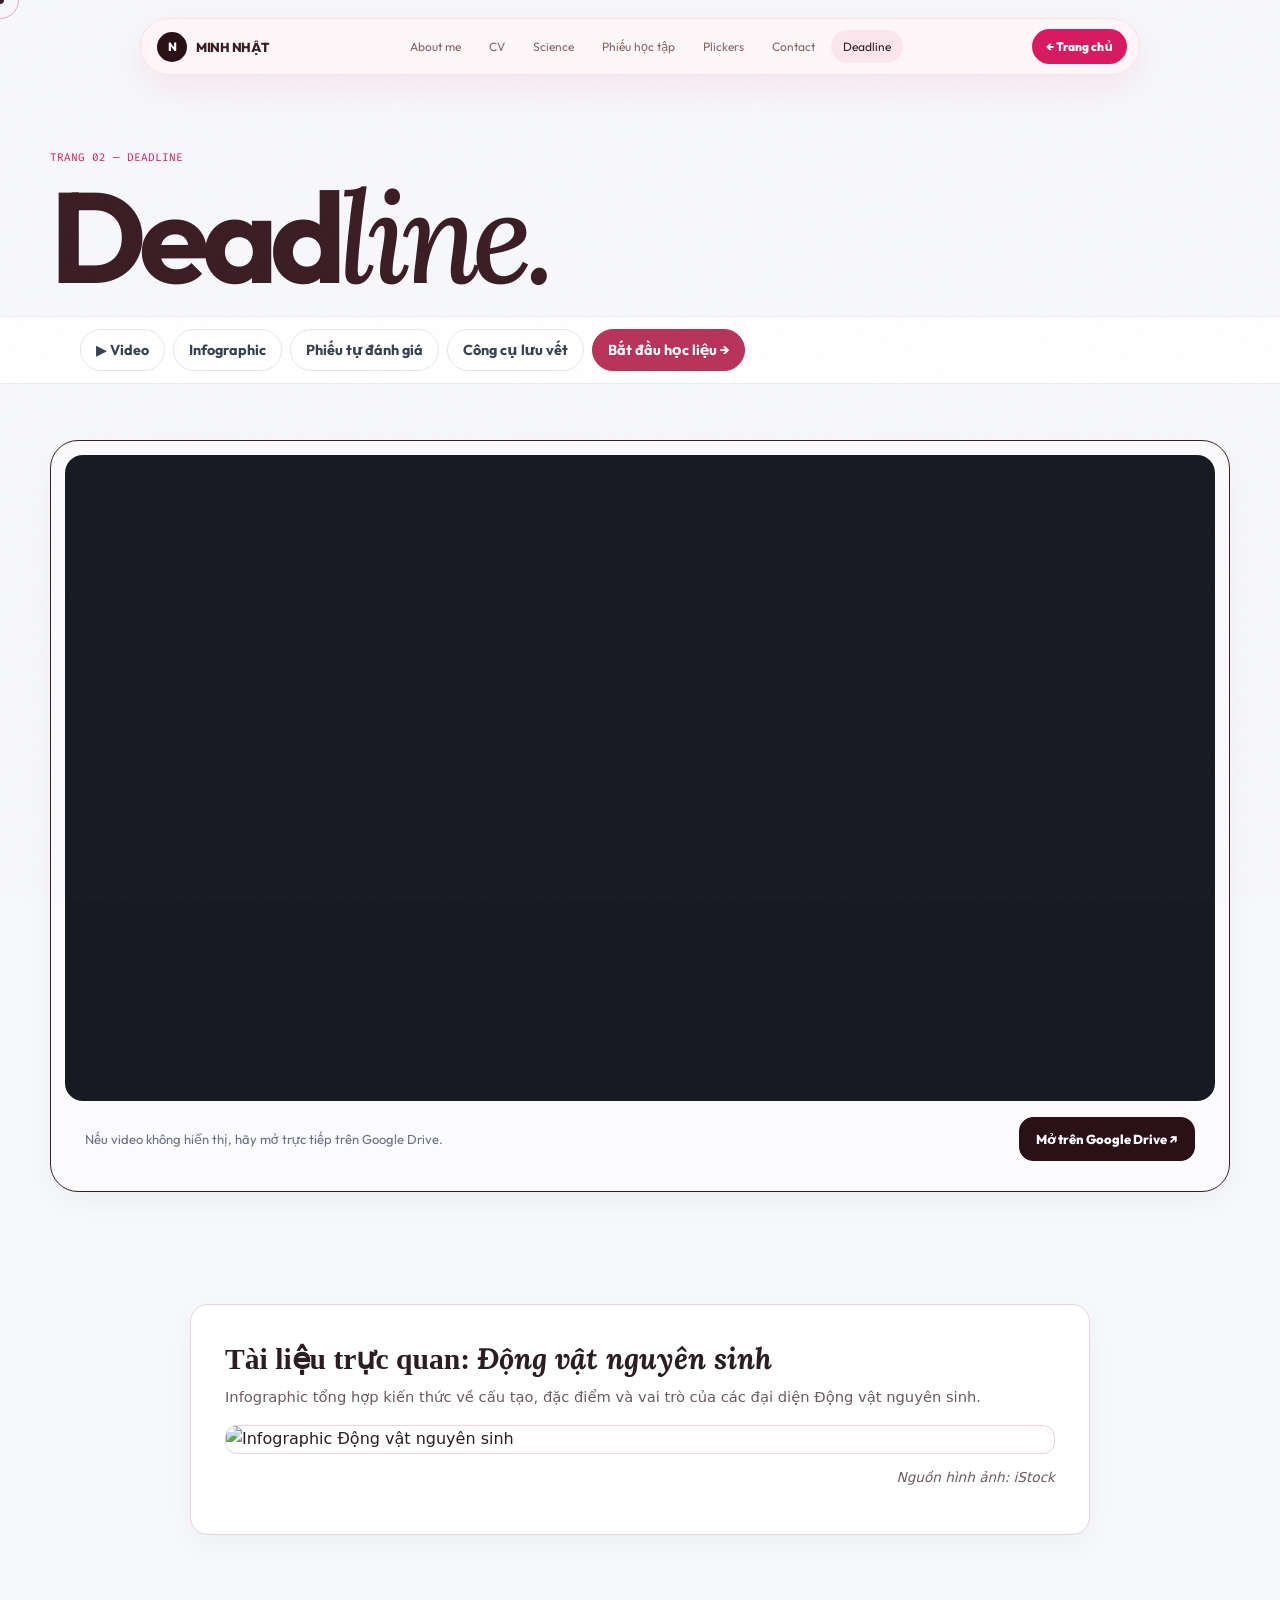
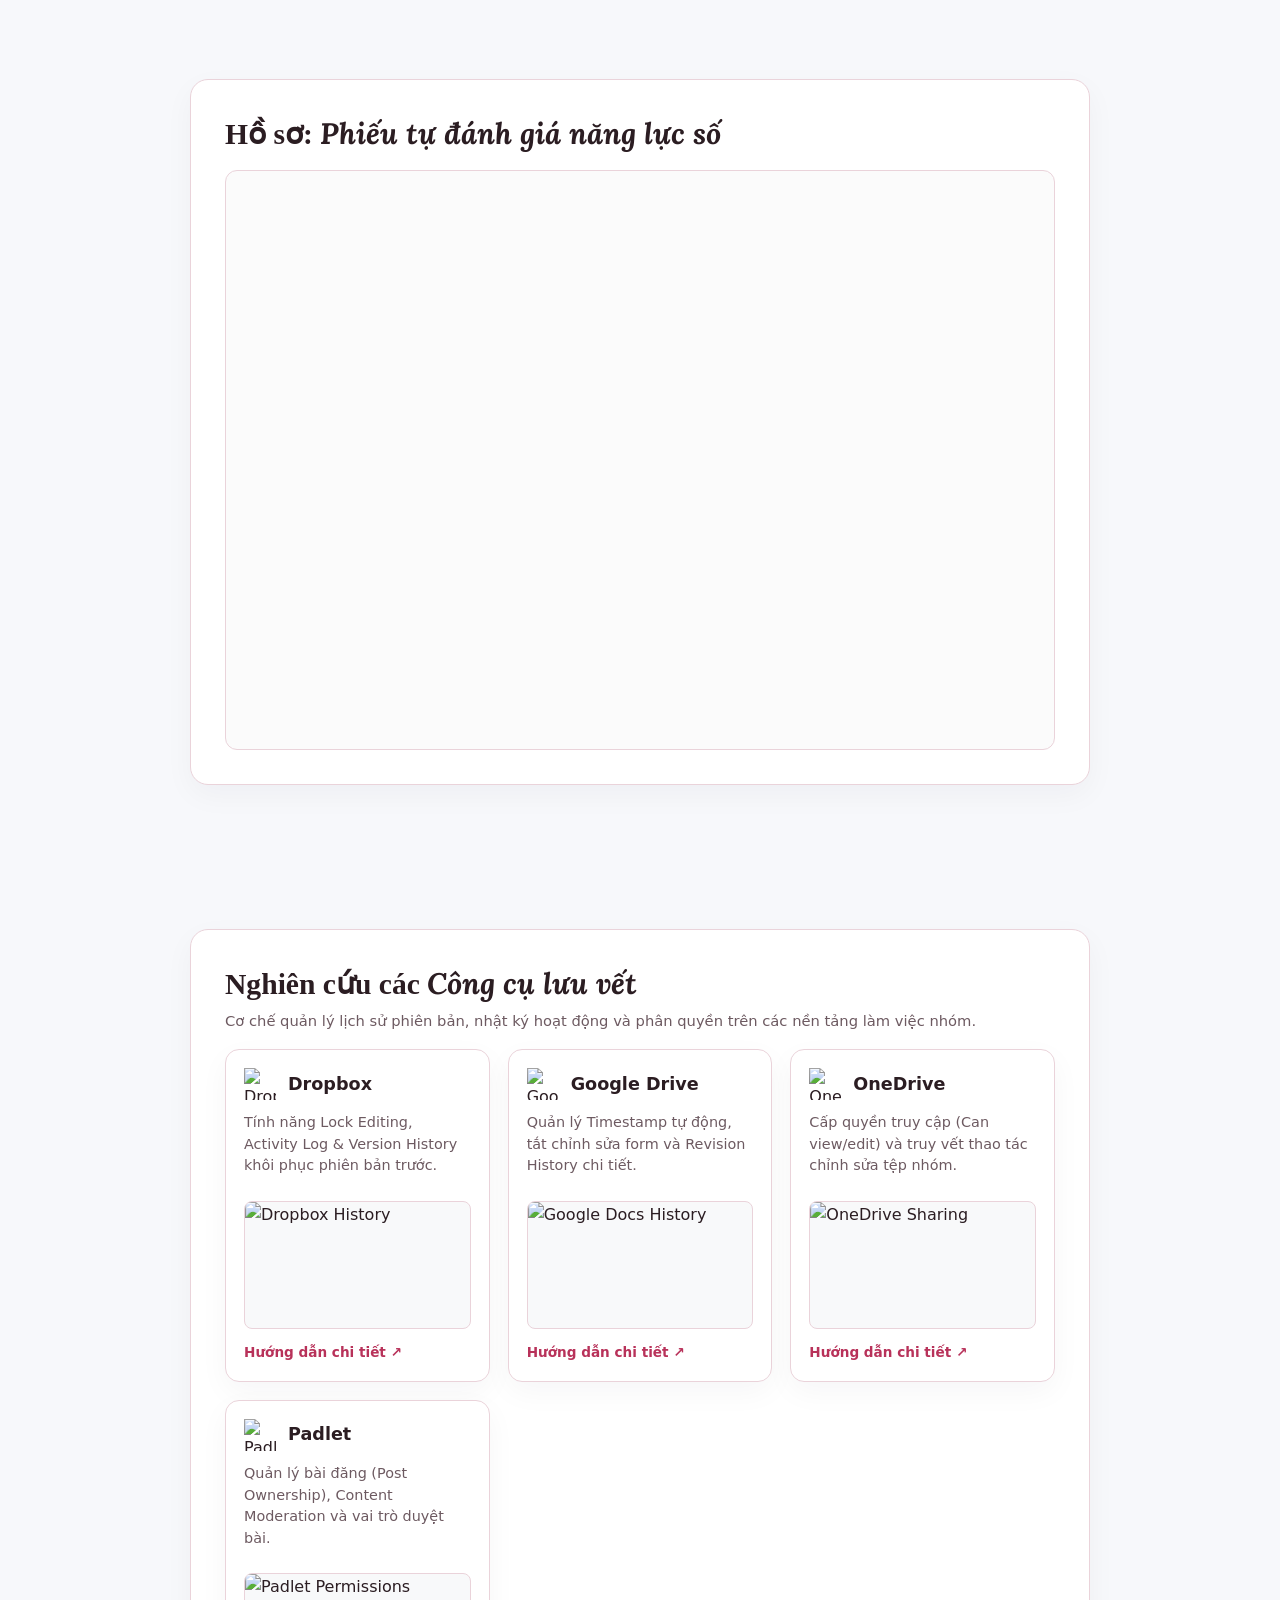
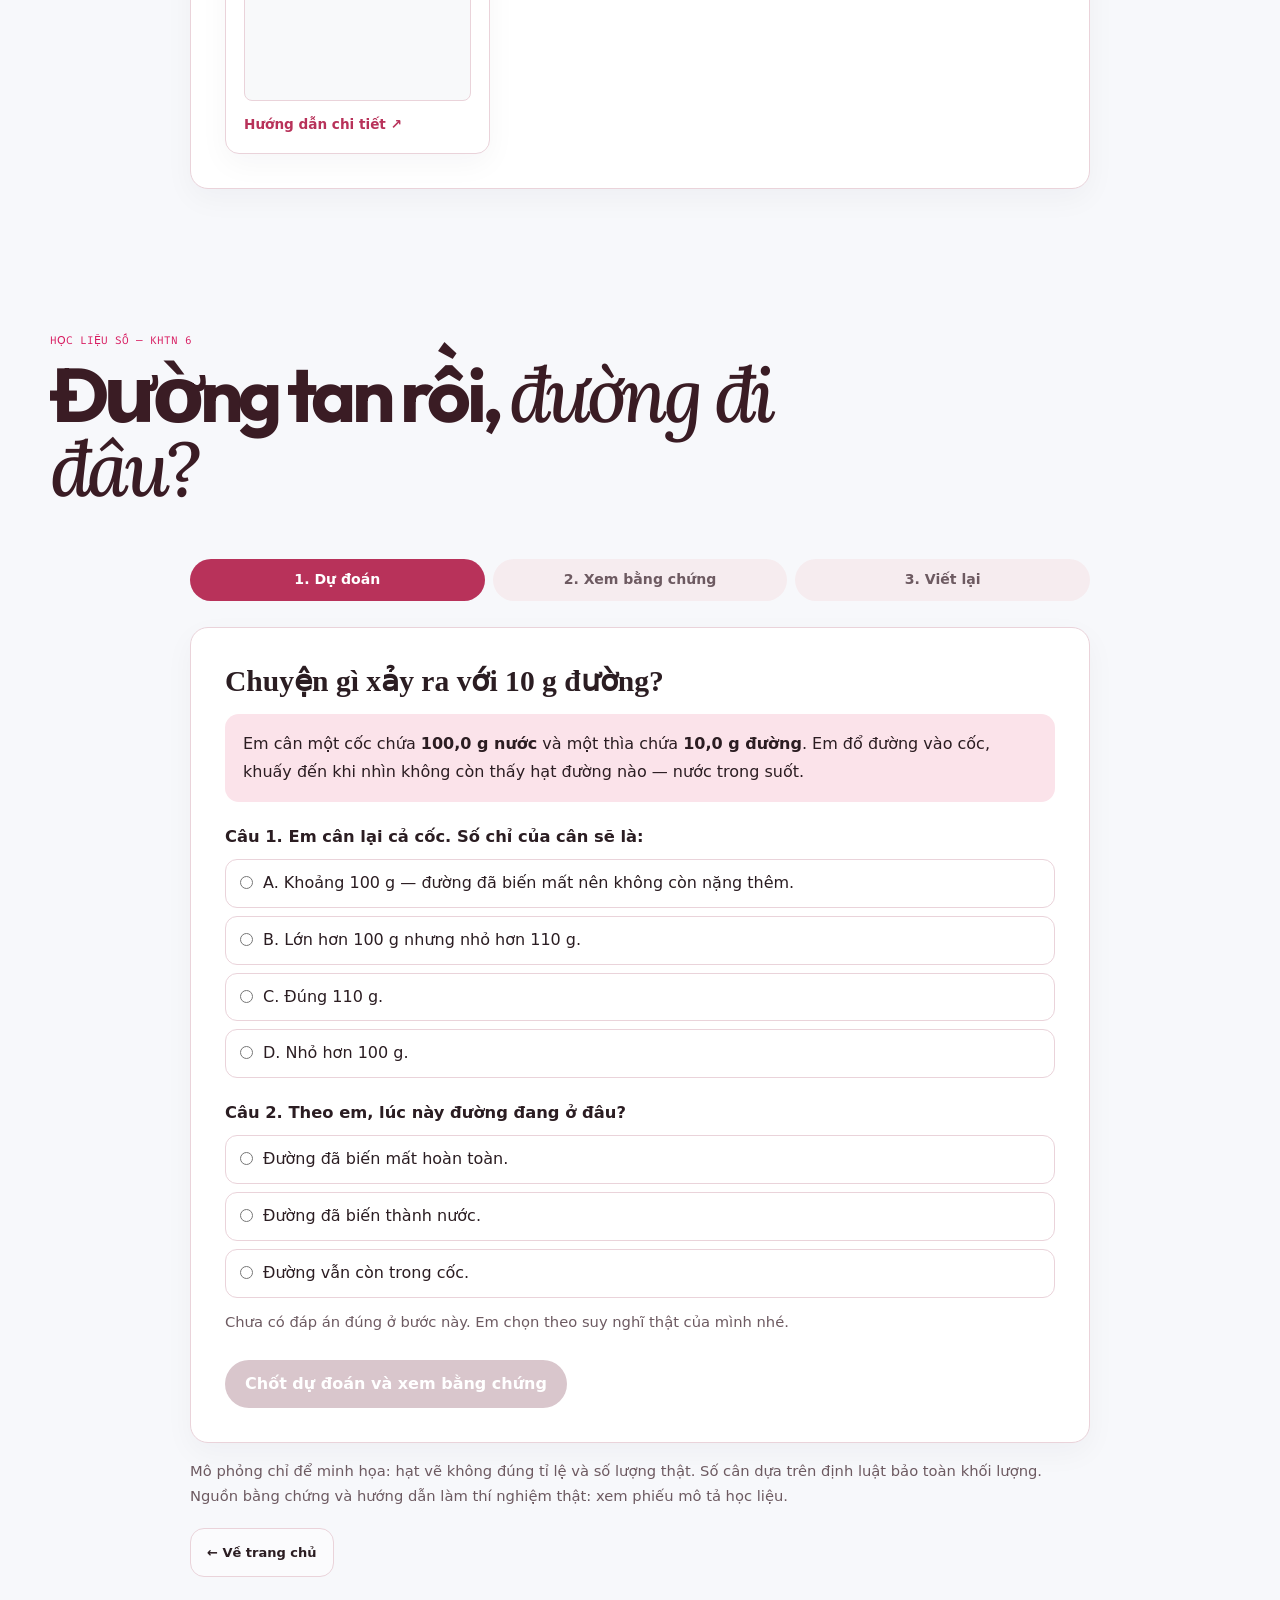
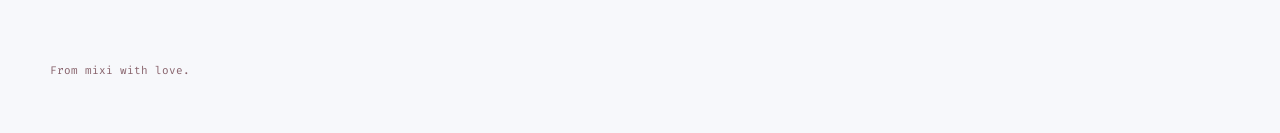
==== commit c3d6e529: "Update deadline.html" ====
--- a/deadline.html
+++ b/deadline.html
@@ -11,6 +11,58 @@
 <link href="https://fonts.googleapis.com/css2?family=Be+Vietnam+Pro:wght@400;500;600;700;800&family=Fira+Code:wght@400;500&family=Outfit:wght@400;500;600;700;800&family=Lora:ital,wght@0,500;0,600;1,500;1,600&display=swap" rel="stylesheet">
 <link rel="stylesheet" href="style.css">
 <style>
+/* Bổ sung giao diện riêng cho trang Deadline */
+:root{scroll-behavior:smooth;scroll-padding-top:110px}
+body{background:#f7f8fb}
+.page-hero{padding-bottom:18px}
+.page-hero .section-note{max-width:390px;line-height:1.75}
+.deadline-jump{position:sticky;top:72px;z-index:20;display:flex;gap:8px;overflow-x:auto;padding:12px max(20px,calc((100vw - 1120px)/2));background:#ffffffed;border-top:1px solid #ececf1;border-bottom:1px solid #ececf1;backdrop-filter:blur(12px);scrollbar-width:thin}
+.deadline-jump a{flex:0 0 auto;display:inline-flex;align-items:center;min-height:42px;padding:0 15px;border:1px solid #e4e5ec;border-radius:999px;background:#fff;color:#374151;font-size:.9rem;font-weight:700;text-decoration:none;transition:background .18s,color .18s,border-color .18s}
+.deadline-jump a:hover,.deadline-jump a:focus-visible{background:#2d3048;border-color:#2d3048;color:#fff}
+.deadline-jump a.jump-start{background:#b8325a;border-color:#b8325a;color:#fff}
+.page-section{padding-top:clamp(28px,5vw,56px);padding-bottom:clamp(28px,5vw,56px)}
+.video-card,.hl-card,.tool-item{box-shadow:0 10px 30px #22233b0a}
+.video-frame{aspect-ratio:16/9;overflow:hidden;border-radius:18px;background:#171923}
+.video-frame iframe{width:100%;height:100%;border:0}
+.video-bar{display:flex;align-items:center;justify-content:space-between;gap:18px;flex-wrap:wrap;padding:16px 20px}
+.video-bar p{margin:0;color:#667085;line-height:1.6}
+.hl{max-width:900px}
+.hl-card{scroll-margin-top:120px}
+.hl-panel{scroll-margin-top:190px}
+.hl h2{font-size:clamp(1.35rem,3vw,1.85rem)}
+.hl-scene{line-height:1.75}
+.hl-steps{position:sticky;top:128px;z-index:10;padding:8px 0;background:#f7f8fbeb;backdrop-filter:blur(8px)}
+.hl-steps span{min-height:42px;display:flex;align-items:center;justify-content:center}
+.hl-btn{min-height:46px;padding:11px 20px;transition:transform .16s,background .16s,box-shadow .16s}
+.hl-btn:not(:disabled):hover{transform:translateY(-1px);box-shadow:0 6px 15px #b8325a26}
+.hl-btn.alt:hover{background:#fff4f7}
+.hl-opt{min-height:48px;line-height:1.55;transition:border-color .16s,background .16s}
+.hl textarea{min-height:150px;line-height:1.65}
+.tools-grid{grid-template-columns:repeat(auto-fit,minmax(min(100%,250px),1fr))}
+.tool-item{gap:14px}
+.tool-img{border-radius:12px}
+.hl table{min-width:560px}
+#log{display:block;overflow-x:auto}
+.hl-row{align-items:center}
+@media(max-width:760px){
+ .deadline-jump{top:60px;padding:9px 14px}
+ .deadline-jump a{min-height:40px;padding:0 13px;font-size:.84rem}
+ .hl-steps{top:108px;gap:5px}
+ .hl-steps span{flex:1 1 28%;padding:8px 6px;font-size:.76rem}
+ .hl-panel{scroll-margin-top:170px}
+ .video-bar{align-items:flex-start;padding:14px}
+ .video-bar .btn{width:100%;justify-content:center}
+ .tool-item{padding:16px}
+}
+@media(max-width:480px){
+ .page-section .wrap{padding-left:16px;padding-right:16px}
+ .hl-card{border-radius:16px}
+ .hl-row>.hl-btn,.hl-row>a.hl-btn{flex:1 1 100%;text-align:center;justify-content:center}
+ .hl-row label.hl-opt{flex:1 1 100%!important}
+ .hl-scale{font-size:1.65rem}
+}
+@media(prefers-reduced-motion:reduce){:root{scroll-behavior:auto}.deadline-jump a,.hl-btn,.hl-opt{transition:none}}
+/* --- CSS HỆ THỐNG GỐC CỦA TRANG (GIỮ NGUYÊN) --- */
 .hl{--a:#b8325a;--a2:#fbe3ea;--ink:#2b1d22;--mut:#6d5a61;--ok:#1f7a55;--okbg:#e3f4ec;--line:#ead3da;max-width:820px;margin:0 auto;color:var(--ink);font-family:'Be Vietnam Pro',system-ui,sans-serif;line-height:1.65}
 .hl-card{background:#fff;border:1px solid var(--line);border-radius:18px;padding:clamp(18px,4vw,34px)}
 .hl-steps{display:flex;gap:8px;margin-bottom:18px;flex-wrap:wrap}
@@ -47,6 +99,23 @@
 .hl-chk li::before{content:"○ "}.hl-chk li.seen{background:var(--okbg);color:var(--ok);font-weight:600}.hl-chk li.seen::before{content:"✓ "}
 .hl-ev .hl-row label{font-size:.92rem}
 @media (prefers-reduced-motion:no-preference){.hl-panel{animation:hlin .35s ease}@keyframes hlin{from{opacity:0;transform:translateY(8px)}}}
+
+/* --- CSS TỐI ƯU CHO PHẦN CÔNG CỤ LƯU VẾT --- */
+.tools-grid { display: grid; grid-template-columns: repeat(auto-fit, minmax(280px, 1fr)); gap: 18px; margin-top: 16px; }
+.tool-item { border: 1.5px solid var(--line); border-radius: 14px; padding: 18px; display: flex; flex-direction: column; gap: 12px; transition: border-color .2s ease; background: #fff; }
+.tool-item:hover { border-color: var(--a); }
+.tool-head { display: flex; align-items: center; gap: 12px; }
+.tool-head img { width: 32px; height: 32px; object-fit: contain; }
+.tool-head h3 { margin: 0; font-size: 1.1rem; color: var(--ink); }
+.tool-desc { margin: 0; font-size: 0.9rem; color: var(--mut); line-height: 1.5; }
+.tool-img { width: 100%; aspect-ratio: 16/9; background: #f8f9fa; border: 1px solid var(--line); border-radius: 8px; object-fit: cover; }
+.tool-link { font-size: 0.85rem; font-weight: 700; color: var(--a); text-decoration: none; align-self: flex-start; }
+.tool-link:hover { text-decoration: underline; }
+/* Ghi đè sau bộ quy tắc cũ để giao diện mới có hiệu lực nhất quán */
+.hl{max-width:900px}
+.hl h2{font-size:clamp(1.35rem,3vw,1.85rem)}
+.hl-btn{padding:11px 20px}
+.tools-grid{grid-template-columns:repeat(auto-fit,minmax(min(100%,250px),1fr))}
 </style>
 <noscript><style>.reveal{opacity:1;transform:none}</style></noscript>
 </head>
@@ -68,18 +137,97 @@
   </div>
 </div></section>
 
-<section class="page-section"><div class="wrap">
+<nav class="deadline-jump" aria-label="Đi nhanh đến nội dung">
+  <a href="#video">▶ Video</a><a href="#infographic">Infographic</a><a href="#phieu">Phiếu tự đánh giá</a><a href="#cong-cu">Công cụ lưu vết</a><a class="jump-start" href="#hoc-lieu">Bắt đầu học liệu →</a>
+</nav>
+
+<!-- 1. VIDEO BÀI GIẢNG (CẤU TRÚC GỐC, HIỂN THỊ CHUẨN) -->
+<section class="page-section" id="video"><div class="wrap">
   <div class="video-card reveal">
     <div class="video-frame">
-      <iframe src="https://drive.google.com/file/d/1sNLyOvnk9PxI-AqB6UGja6FfQ3zwo0q2/preview" title="Video Deadline" loading="lazy" allow="autoplay; fullscreen" allowfullscreen referrerpolicy="no-referrer"></iframe>
+      <iframe src="https://drive.google.com/file/d/1CDCwp8eBhikYz7ERz0WZuOnAPRUeTwlB/preview" title="Video Deadline" loading="lazy" allow="autoplay; fullscreen" allowfullscreen referrerpolicy="no-referrer"></iframe>
     </div>
     <div class="video-bar">
       <p>Nếu video không hiển thị, hãy mở trực tiếp trên Google Drive.</p>
-      <a class="btn btn-dark" href="https://drive.google.com/file/d/1sNLyOvnk9PxI-AqB6UGja6FfQ3zwo0q2/view?usp=sharing" target="_blank" rel="noopener">Mở trên Google Drive ↗</a>
-    </div>
-  </div>
-  </div></section>
-
+      <a class="btn btn-dark" href="https://drive.google.com/file/d/1CDCwp8eBhikYz7ERz0WZuOnAPRUeTwlB/view?usp=sharing" target="_blank" rel="noopener">Mở trên Google Drive ↗</a>
+    </div>
+  </div>
+</div></section>
+
+<!-- 2. INFOGRAPHIC ĐỘNG VẬT NGUYÊN SINH -->
+<section class="page-section" id="infographic"><div class="wrap"><div class="hl">
+  <div class="hl-card reveal" style="margin-bottom: 32px;">
+    <h2>Tài liệu trực quan: <em>Động vật nguyên sinh</em></h2>
+    <p class="mut">Infographic tổng hợp kiến thức về cấu tạo, đặc điểm và vai trò của các đại diện Động vật nguyên sinh.</p>
+    <div style="border: 1px solid var(--line); border-radius: 12px; overflow: hidden; margin-top: 16px;">
+      <img src="https://lh3.googleusercontent.com/d/1jgartQFfisEwjsLlmWycMJpzdxm2gFxD" alt="Infographic Động vật nguyên sinh" style="width: 100%; display: block;" loading="lazy">
+    </div>
+    <p class="mut" style="font-size: 0.85rem; margin-top: 12px; text-align: right; font-style: italic;">Nguồn hình ảnh: iStock</p>
+  </div>
+</div></div></section>
+
+<!-- 3. PHIẾU TỰ ĐÁNH GIÁ NĂNG LỰC SỐ (WORD NHÚNG) -->
+<section class="page-section" id="phieu"><div class="wrap"><div class="hl">
+  <div class="hl-card reveal" style="margin-bottom: 32px;">
+    <h2>Hồ sơ: <em>Phiếu tự đánh giá năng lực số</em></h2>
+    <p class="mut"></p>
+    <div style="width: 100%; height: 580px; border: 1.5px solid var(--line); border-radius: 12px; overflow: hidden; margin-top: 16px; background: #fbfbfb;">
+      <iframe src="https://docs.google.com/document/d/1dBP8TO3QKpTiQloXWKvgrx1F79uDRUQd/preview" title="Phiếu tự đánh giá năng lực số" style="width: 100%; height: 100%; border: none;" allow="autoplay"></iframe>
+    </div>
+  </div>
+</div></div></section>
+
+<!-- 4. CÔNG CỤ LƯU VẾT -->
+<section class="page-section" id="cong-cu"><div class="wrap"><div class="hl">
+  <div class="hl-card reveal" style="margin-bottom: 32px;">
+    <h2>Nghiên cứu các <em>Công cụ lưu vết</em></h2>
+    <p class="mut">Cơ chế quản lý lịch sử phiên bản, nhật ký hoạt động và phân quyền trên các nền tảng làm việc nhóm.</p>
+    
+    <div class="tools-grid">
+      <div class="tool-item">
+        <div class="tool-head">
+          <img src="https://cdn.simpleicons.org/dropbox/17365d" alt="Dropbox">
+          <h3>Dropbox</h3>
+        </div>
+        <p class="tool-desc">Tính năng Lock Editing, Activity Log & Version History khôi phục phiên bản trước.</p>
+        <img class="tool-img" src="https://www.dropboxforum.com/t5/s/mxpez29397/images/bS03MjMzMTMtNDE1MzJpNkM3QjZBMDcwRUQ5MTE2Rg?revision=2" alt="Dropbox History" onerror="this.onerror=null; this.src='https://images.unsplash.com/photo-1618401471353-b98afee0b2eb?auto=format&fit=crop&w=600&q=80';">
+        <a class="tool-link" href="https://help.dropbox.com/organize/file-activity" target="_blank" rel="noopener">Hướng dẫn chi tiết ↗</a>
+      </div>
+      
+      <div class="tool-item">
+        <div class="tool-head">
+          <img src="https://cdn.simpleicons.org/googledrive/17365d" alt="Google Drive">
+          <h3>Google Drive</h3>
+        </div>
+        <p class="tool-desc">Quản lý Timestamp tự động, tắt chỉnh sửa form và Revision History chi tiết.</p>
+        <img class="tool-img" src="https://images.ctfassets.net/lzny33ho1g45/5ZOUvBI9qo98ZDKEKTLaug/bafeb2a1eff0af52a65209b13559c268/google-docs-revision-historyimage3.png?w=800" alt="Google Docs History" onerror="this.onerror=null; this.src='https://images.unsplash.com/photo-1522071820081-009f0129c71c?auto=format&fit=crop&w=600&q=80';">
+        <a class="tool-link" href="https://support.google.com/drive/answer/2409045?hl=vi" target="_blank" rel="noopener">Hướng dẫn chi tiết ↗</a>
+      </div>
+      
+      <div class="tool-item">
+        <div class="tool-head">
+          <img src="https://cdn.jsdelivr.net/gh/homarr-labs/dashboard-icons/svg/microsoft-onedrive.svg" alt="OneDrive">
+          <h3>OneDrive</h3>
+        </div>
+        <p class="tool-desc">Cấp quyền truy cập (Can view/edit) và truy vết thao tác chỉnh sửa tệp nhóm.</p>
+        <img class="tool-img" src="https://oit.colorado.edu/sites/default/files/linkShare-3.png" alt="OneDrive Sharing" onerror="this.onerror=null; this.src='https://images.unsplash.com/photo-1551836022-d5d88e9218df?auto=format&fit=crop&w=600&q=80';">
+        <a class="tool-link" href="https://support.microsoft.com/vi-vn/onedrive" target="_blank" rel="noopener">Hướng dẫn chi tiết ↗</a>
+      </div>
+      
+      <div class="tool-item">
+        <div class="tool-head">
+          <img src="https://cdn.simpleicons.org/padlet/17365d" alt="Padlet">
+          <h3>Padlet</h3>
+        </div>
+        <p class="tool-desc">Quản lý bài đăng (Post Ownership), Content Moderation và vai trò duyệt bài.</p>
+        <img class="tool-img" src="https://files.helpdocs.io/xxifo1al2f/articles/typfdby7fn/1761226939446/image.png" alt="Padlet Permissions" onerror="this.onerror=null; this.src='https://images.unsplash.com/photo-1531403009284-440f080d1e12?auto=format&fit=crop&w=600&q=80';">
+        <a class="tool-link" href="https://padlet.help" target="_blank" rel="noopener">Hướng dẫn chi tiết ↗</a>
+      </div>
+    </div>
+  </div>
+</div></div></section>
+
+<!-- 5. HỌC LIỆU SỐ KHTN 6 (GIỮ NGUYÊN GỐC TỪ DEADLINE_2.HTML) -->
 <section class="page-section" id="hoc-lieu"><div class="wrap">
   <div class="section-head reveal">
     <div><div class="section-label">Học liệu số — KHTN 6</div><h2 class="section-title">Đường tan rồi, <em>đường đi đâu?</em></h2></div>
@@ -182,7 +330,7 @@
 (function(){
   var $=function(s,r){return (r||document).querySelector(s)},$$=function(s,r){return Array.prototype.slice.call((r||document).querySelectorAll(s))};
   var panels=$$('.hl-panel'),dots=$$('#steps span');
-  function go(n){panels.forEach(function(p){p.hidden=+p.dataset.step!==n});$('#steps').hidden=n===4;dots.forEach(function(d,i){d.className=i+1===n?'on':(i+1<n?'done':'')});$('.hl').scrollIntoView({behavior:'smooth',block:'start'})}
+  function go(n){panels.forEach(function(p){p.hidden=+p.dataset.step!==n});$('#steps').hidden=n===4;dots.forEach(function(d,i){d.className=i+1===n?'on':(i+1<n?'done':'')});var active=$('.hl-panel[data-step="'+n+'"]');if(active)active.scrollIntoView({behavior:matchMedia('(prefers-reduced-motion: reduce)').matches?'auto':'smooth',block:'start'})}
   var pred={},seen={1:false,2:false,3:false};
   function chk1(){$('#to2').disabled=!($('input[name=q1]:checked')&&$('input[name=q2]:checked'))}
   $$('input[name=q1],input[name=q2]').forEach(function(i){i.addEventListener('change',chk1)});
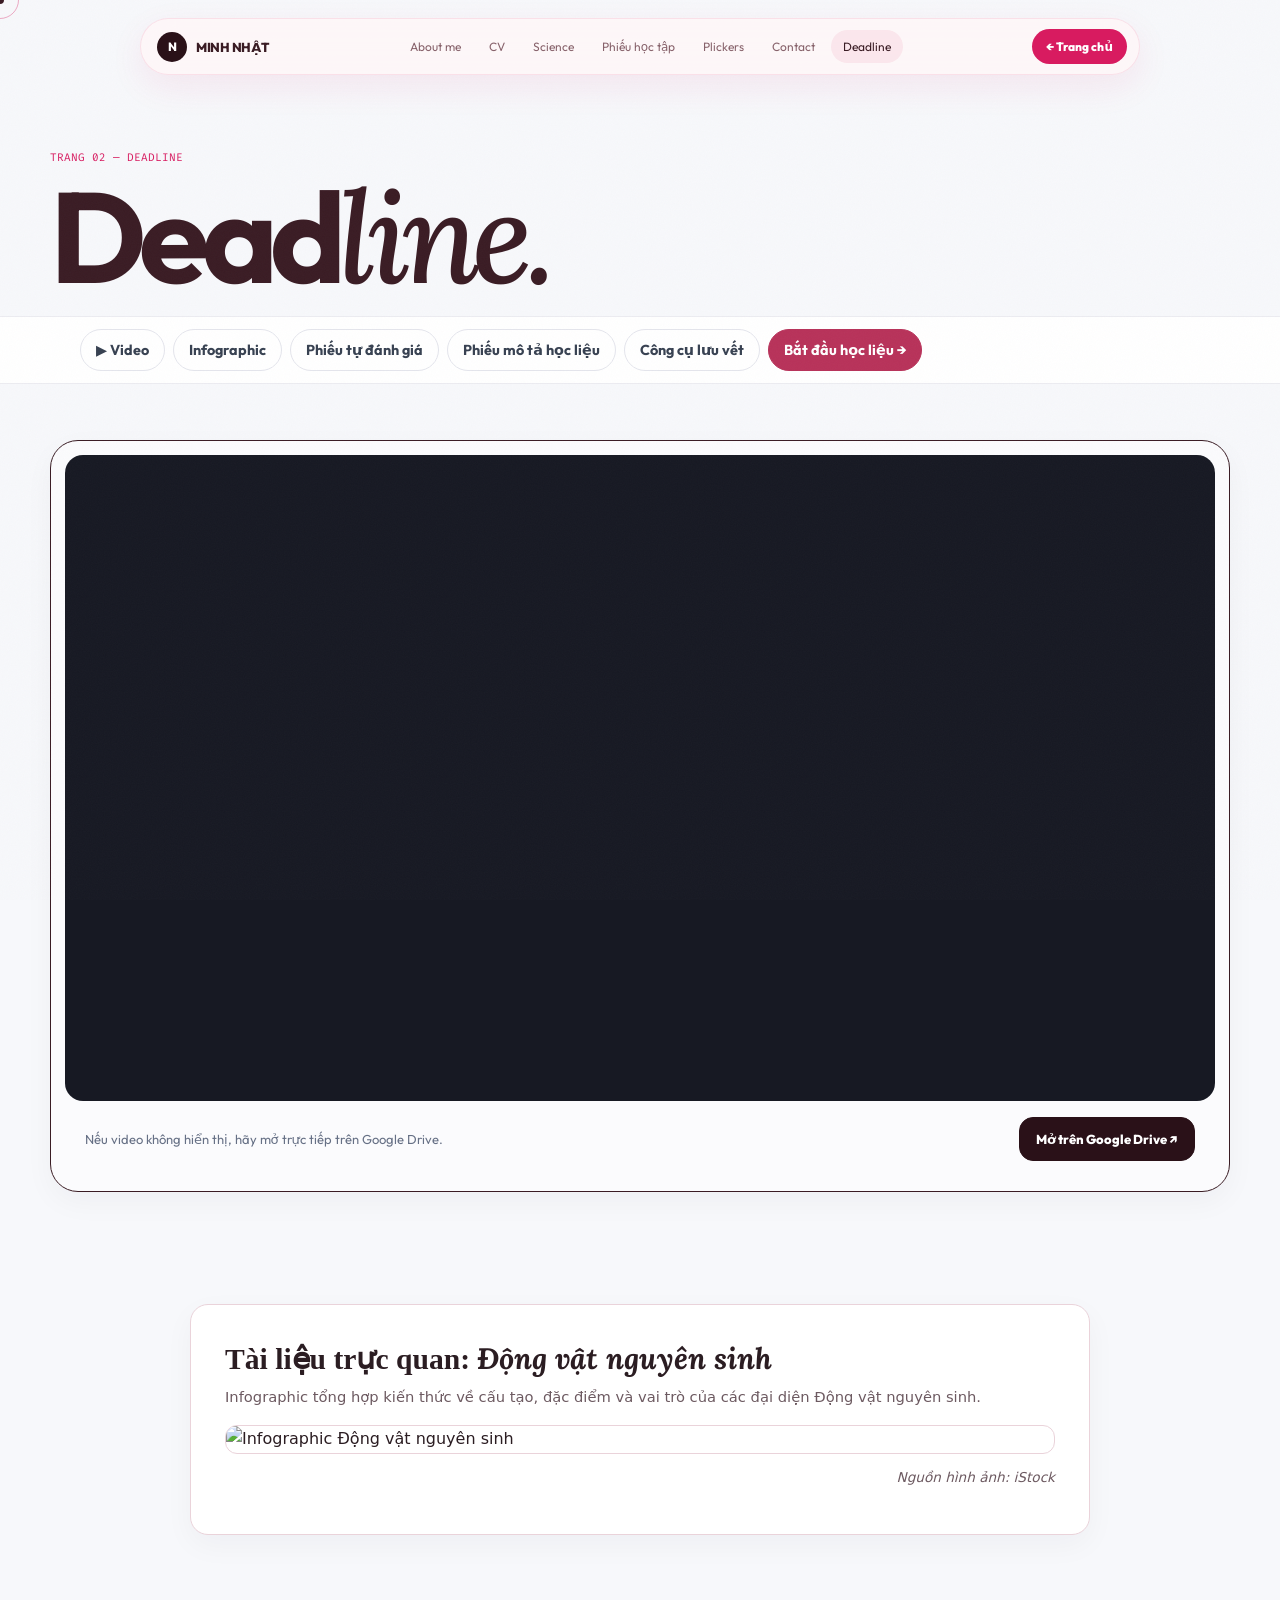
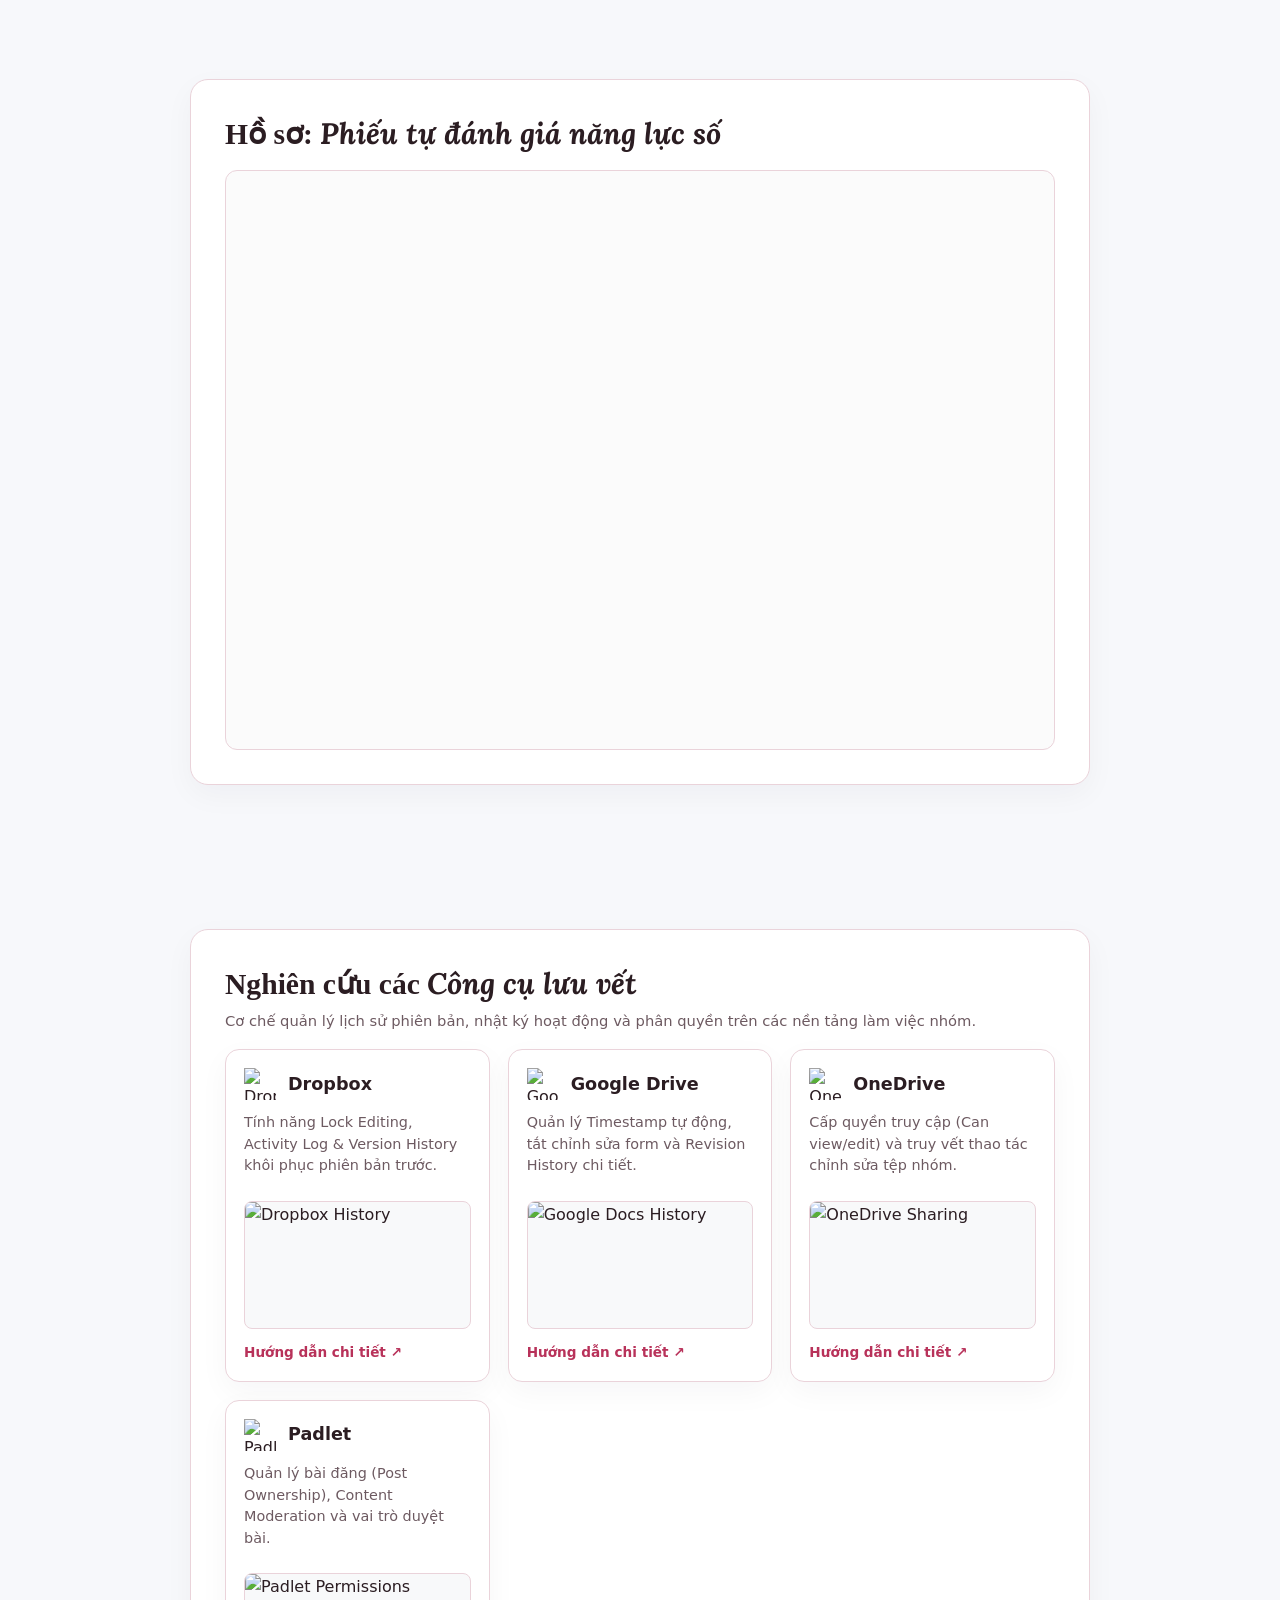
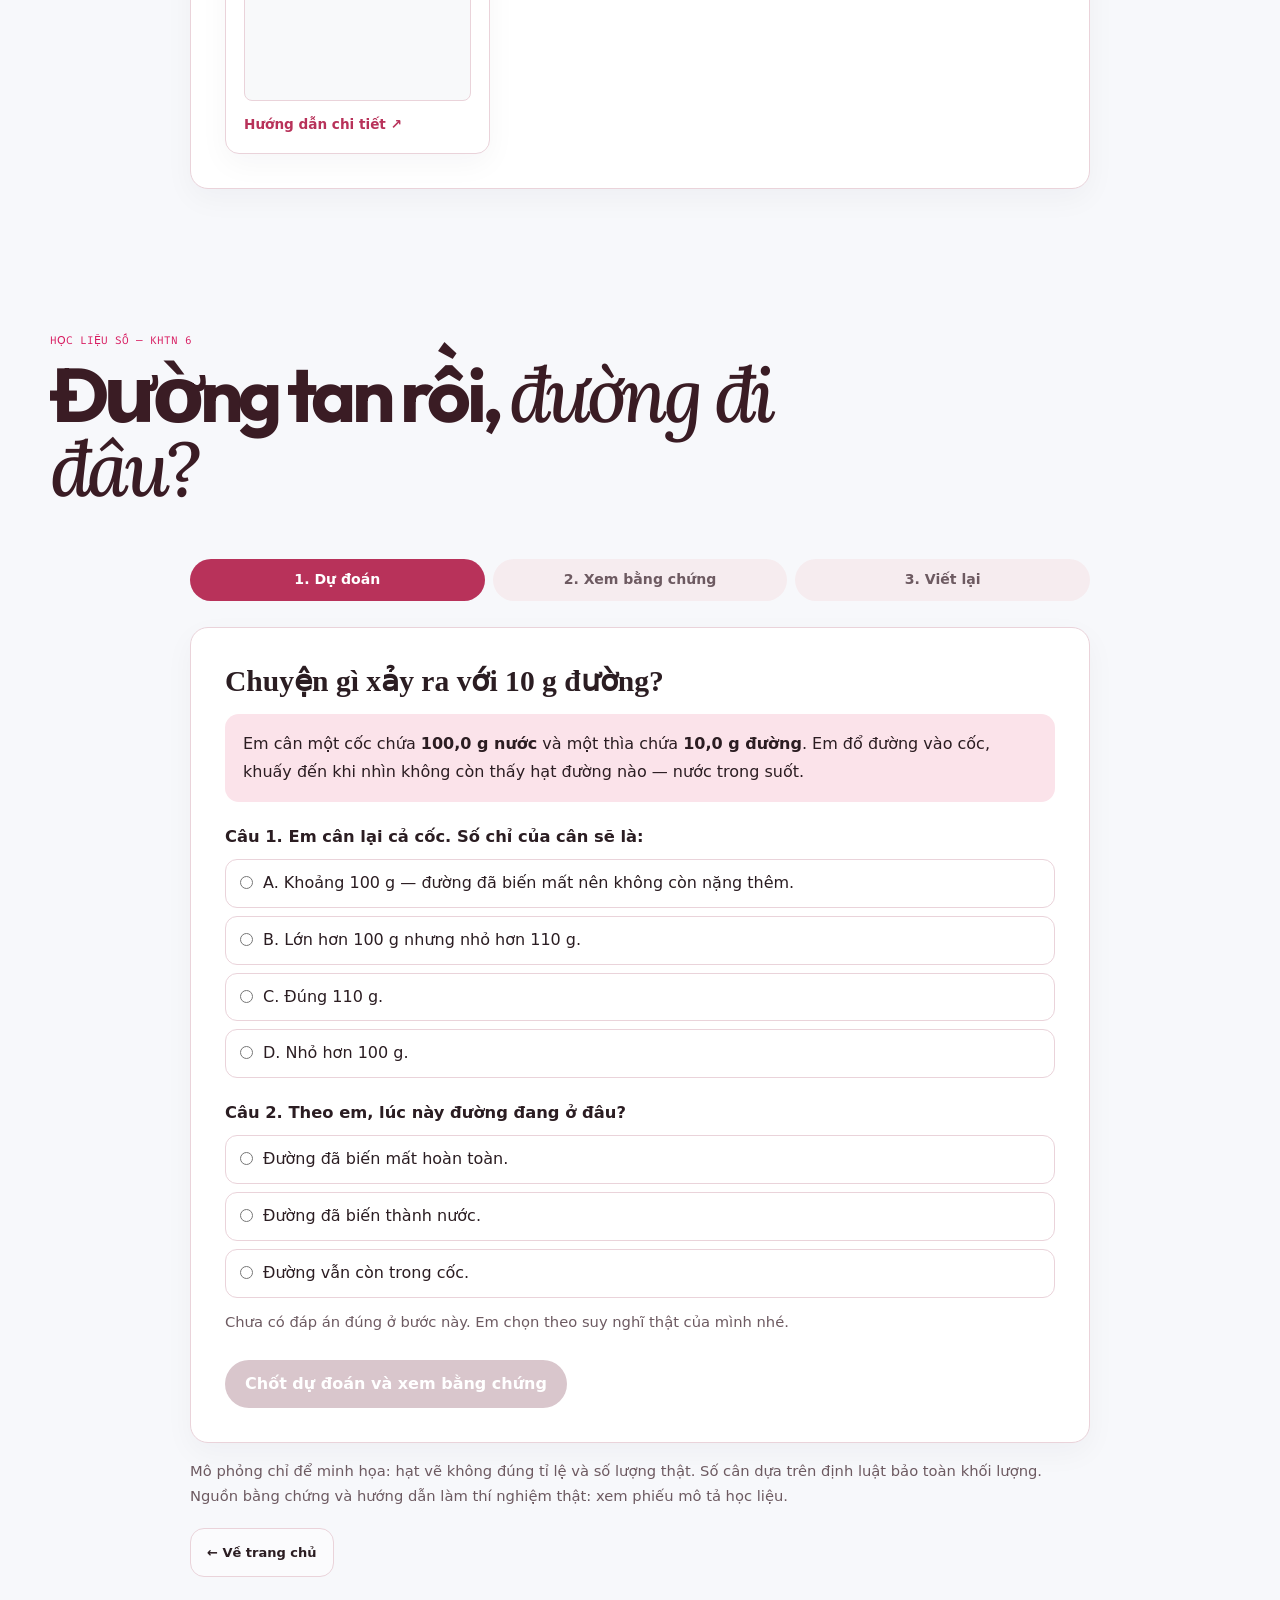
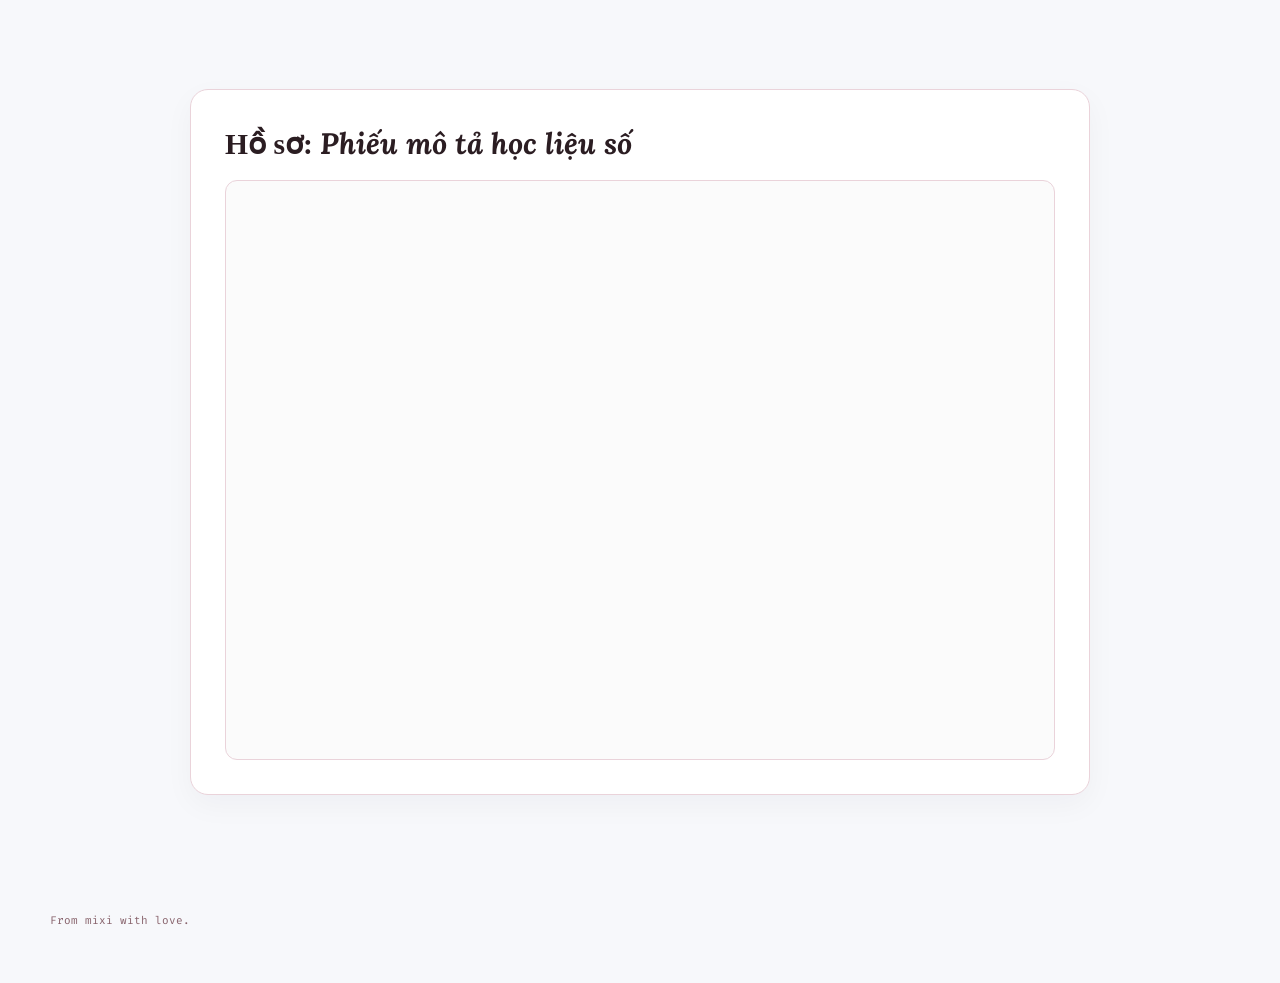
==== commit 289fa855: "Update deadline.html" ====
--- a/deadline.html
+++ b/deadline.html
@@ -138,7 +138,7 @@
 </div></section>
 
 <nav class="deadline-jump" aria-label="Đi nhanh đến nội dung">
-  <a href="#video">▶ Video</a><a href="#infographic">Infographic</a><a href="#phieu">Phiếu tự đánh giá</a><a href="#cong-cu">Công cụ lưu vết</a><a class="jump-start" href="#hoc-lieu">Bắt đầu học liệu →</a>
+  <a href="#video">▶ Video</a><a href="#infographic">Infographic</a><a href="#phieu">Phiếu tự đánh giá</a><a href="#phieu-mo-ta">Phiếu mô tả học liệu</a><a href="#cong-cu">Công cụ lưu vết</a><a class="jump-start" href="#hoc-lieu">Bắt đầu học liệu →</a>
 </nav>
 
 <!-- 1. VIDEO BÀI GIẢNG (CẤU TRÚC GỐC, HIỂN THỊ CHUẨN) -->
@@ -323,7 +323,16 @@
   <div class="hero-actions" style="margin-top:20px"><a class="btn btn-light" href="index.html">← Về trang chủ</a></div>
 </div>
 </div></section>
-</main>
+<!-- 6. PHIẾU MÔ TẢ HỌC LIỆU SỐ (GOOGLE DOCS NHÚNG) -->
+<section class="page-section" id="phieu-mo-ta"><div class="wrap"><div class="hl">
+  <div class="hl-card reveal" style="margin-bottom: 32px;">
+    <h2>Hồ sơ: <em>Phiếu mô tả học liệu số</em></h2>
+    <p class="mut"></p>
+    <div style="width: 100%; height: 580px; border: 1.5px solid var(--line); border-radius: 12px; overflow: hidden; margin-top: 16px; background: #fbfbfb;">
+      <iframe src="https://docs.google.com/document/d/10ucl04PKHLRvzIFvv9R5WI2g5o-BHG3x/preview" title="Phiếu mô tả học liệu số" style="width: 100%; height: 100%; border: none;" allow="autoplay" loading="lazy"></iframe>
+    </div>
+  </div>
+</div></div></section></main>
 
 <div class="wrap"><footer><div>From mixi with love.</div></footer></div>
 <script>
@@ -419,3 +428,4 @@
 <script src="script.js" defer></script>
 </body>
 </html>
+
